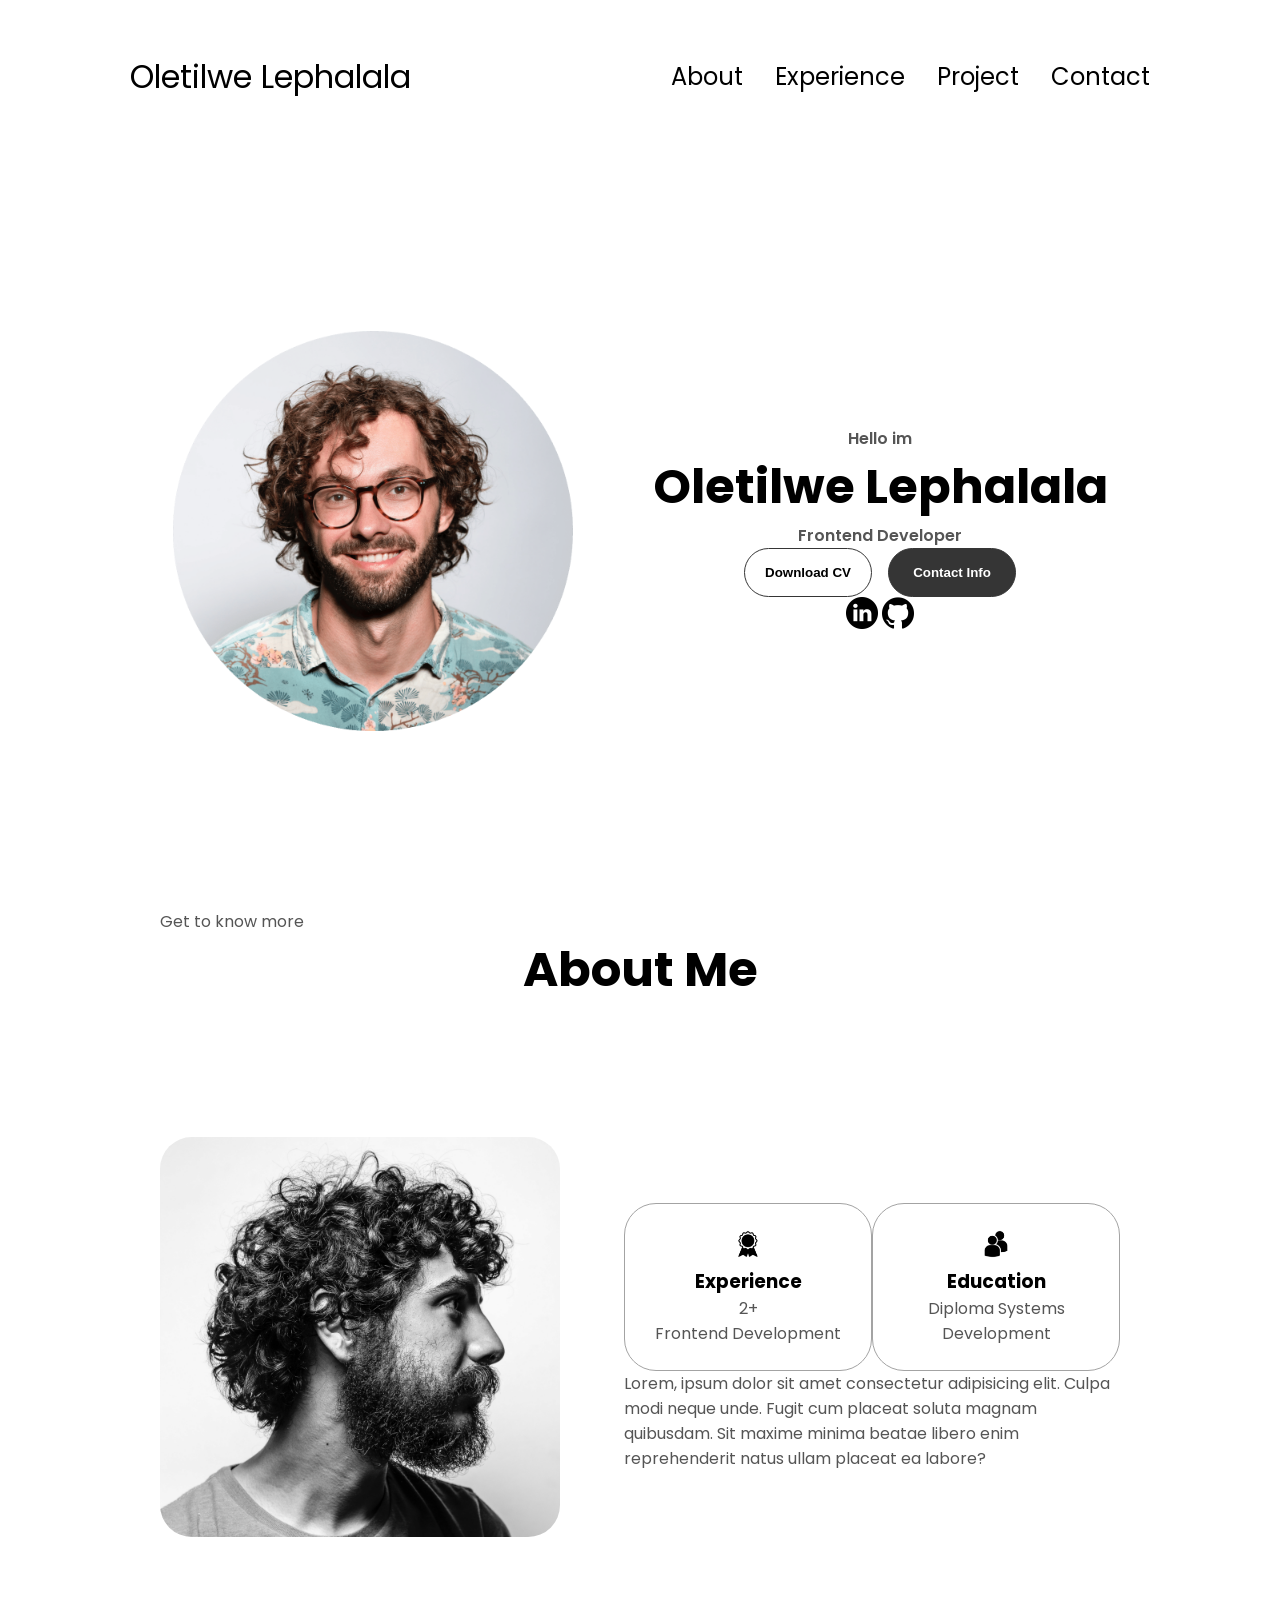
==== index.html @ 71ff7dea "pushing Test portfolio" ====
<!DOCTYPE html>
<html lang="en">
<head>
    <meta charset="UTF-8">
    <meta name="viewport" content="width=device-width, initial-scale=1.0">
    <title>Portfolio</title>
    <link rel="stylesheet" href="style.css" />
    <link rel="stylesheet" href="mediaqueries.css" />
</head>
<body>
    <nav id="desktop-nav">
        <div class="logo">Oletilwe Lephalala</div>
        <div>
            <ul class="nav-links">
                <li><a href="#about">About</a></li>
                <li><a href="#experience">Experience</a></li>
                <li><a href="#projects">Project</a></li>
                <li><a href="#contact">Contact</a></li>
            </ul>
        </div>
    </nav>
    <nav id="hamburger-nav">
        <div class="logo">Oletilwe Lephalala</div>
        <div class="hamburger-menu">
            <div class="hamburger-icon" onclick="toggleMenu()">
            <span></span>
            <span></span>
            <span></span>
            </div>
            <div class="menu-links">
                <li><a href="#about" onclick="toggleMenu()">About</a></li>
                <li><a href="#experience" onclick="toggleMenu()" >Experience</a></li>
                <li><a href="#projects" onclick="toggleMenu()" >Project</a></li>
                <li><a href="#contact" onclick="toggleMenu()" >Contact</a></li>
            </div>
        </div>
    </nav>
    <section id="profile">
        <div class="section__pic-container">
            <img src="./assets/profile-pic.png" alt="Oletilwe profile picture" />
        </div>
        <div class="section__text">
            <p class="section__text__p1">Hello im </p>
            <h1 class="title">Oletilwe Lephalala</h1>
            <p class="section__text__p2">Frontend Developer</p>
            <div class="btn-container">
                <button 
                class="btn btn-color-2" onclick="window.open('./assets/resume-example.pdf')">
                Download CV
            </button>
            <button 
            class="btn btn-color-1" onclick="location.href='./#contact'">
            Contact Info
        </button>
            </div>
            <div id="socials-container">
                <img src="./assets/linkedin.png" alt="My linkedin Profile" class="icon" onclick="location.href='https:www.linkedin.com/in/oletilwe-lephalala-214941280'"/>
                <img src="./assets/github.png" alt="My github Profile" class="icon" onclick="location.href='https:github.com/oletilwe'"/>
            </div>
        </div>
    </section>
    <section id="About">
        <p class="section__text__p1">Get to know more</p>
        <h1 class="title">About Me</h1>
        <div class="section-container">
            <div class="section__pic-container">
                <img src="./assets/about-pic.png" alt="Profile Picture" class="about-pic" />
            </div>
            <div class="about-details-container">
                <div class="about-containers">
                    <div class="details-container">
                        <img src="./assets/experience.png" alt="Experience icon" class="icon" />
                        <h3>Experience</h3>
                        <p>2+ <br />Frontend Development</p>
                    </div>
                    <div class="details-container">
                        <img src="./assets/education.png" alt="Education icon" class="icon" />
                        <h3>Education</h3>
                        <p>Diploma Systems Development<br /></p> 
                    </div>
                </div>
                <div class="text-container">
                    <p>Lorem, ipsum dolor sit amet consectetur adipisicing elit. Culpa modi neque unde. Fugit cum placeat soluta magnam quibusdam. 
                        Sit maxime minima beatae libero enim reprehenderit natus ullam placeat ea labore?</p>
                </div>
            </div>
        </div>
        <img src="./assets/arrow.png" alt="arrow icon" class="icon arrow" onclick="location.href='./#experience'"/>
    </section>
    <script src="script.js"></script>
</body>
</html>
---- style.css ----
@import url('https://fonts.googleapis.com/css2?family=Lora:ital@1&family=Poppins:wght@300;400;500;600&display=swap');

* {
    margin: 0;
    padding: 0;
}

body {
    font-family: 'Poppins', sans-serif;;
}

html {
    scroll-behavior: smooth;
}

p {
    color: rgb(85, 85, 85);
}

a, .btn {
    transition: all 300ms ease;
}

/* Desktop nav */

nav, .nav-links {
    display: flex;
}
nav {
    justify-content: space-around;
    align-items: center;
    height: 17vh;
}

.nav-links {
    gap: 2rem;
    list-style: none;
    font-size: 1.5rem;
}

a {
    color: black;
    text-decoration: none;
    text-decoration-color: white;
}

a:hover {
    color: gray;
    text-decoration: underline;
    text-underline-offset: 1rem;
    text-decoration-color: rgb(181, 181, 181);
}

.logo {
    font-size: 2rem;
}

.logo:hover {
    cursor: default;
}

/* Hamburger Menu */

#hamburger-nav {
    display: none;
}

.hamburger-menu {
    position: relative;
    display: inline-block;
}

.hamburger-icon {
    display: flex;
    flex-direction: column;
    justify-content: space-around;
    height: 24px;
    width: 30px;
    cursor: pointer;
}

.hamburger-icon span {
    width: 100%;
    height: 2px;
    background-color: black;
    transition: all 0.3 ease-in-out;
}

.menu-links {
    position: absolute;
    top: 100%;
    right: 0;
    background-color: white;
    width: fit-content;
    max-height: 0;
    overflow: hidden;
    transition: all 0.3 ease-in-out;
}

.menu-links a {
    display: block;
    padding: 10px;
    text-align: center;
    font-size: 1.5rem;
    color: black;
    text-decoration: none;
    transition: all 0.3 ease-in-out;
}

.menu-links li {
    list-style: none;
}

.menu-links.open {
    max-height: 300px;
}

.hamburger-icon.open span:first-child {
    transform: rotate(45deg) translate(10px, 5px);
}

.hamburger-icon.open span:nth-child(2) {
    opacity: 0;
}

.hamburger-icon.open span:last-child {
    transform: rotate(-45deg) translate(10px, -5px);
}

.hamburger-icon span:first-child {
    transform: none;
}

.hamburger-icon span:first-child {
    opacity: 1;
}

.hamburger-icon span:first-child {
    transform: none;
}

/* sections */

section {
    padding-top: 4vh;
    height: 96vh;
    margin: 0 10rem;
    box-sizing: border-box;
    min-height: fit-content;
}

.section-container {
    display: flex;
}

/* profile section */

#profile {
    display: flex;
    justify-content: center;
    gap: 5rem;
    height: 80vh;
}

.section__pic-container {
    display: flex;
    height: 400px;
    width: 400px;
    margin: auto 0;
}

.section__text {
    align-self: center;
    text-align: center;
}

.section__text p {
    font-weight: 600;
}

.section__text p1 {
    text-align: center;
}

.section__text p2 {
    font-size: 1.75rem;
    margin-bottom: 1rem;
}

.title {
    font-size: 3rem;
    text-align: center;
}

#social-container {
    display: flex;
    justify-content: center;
    margin-top: 1rem;
    gap: 1rem;
}

/* icons */

.icon {
    cursor: pointer;
    height: 2rem;
}

/* buttons */

.btn-container {
    display: flex;
    justify-content: center;
    gap: 1rem;
}

.btn {
    font-weight: 600;
    transition: all 300ms ease;
    padding: 1rem;
    width: 8rem;
    border-radius: 2rem;
}

.btn-color-1, .btn-color-2 {
    border: rgb(53, 53, 53) 0.1rem solid;
}

.btn-color-1:hover, .btn-color-2:hover {
    cursor: pointer;
}

.btn-color-1, .btn-color-2:hover {
    background: rgb(53, 53, 53);
    color: white;
}

.btn-color-1:hover {
    background: rgb(0, 0, 0);
}

.btn-color-2 {
    background: none;
}

.btn-color-2:hover {
    border: rgb(255, 255, 255) 0.1rem solid;
}

.btn-container {
    gap: 1rem;
}

/* About section */

#about {
    position: relative;
}

.about-container {
    gap: 2rem;
    margin-bottom: 2rem;
    margin-top: 2rem;
}

.about-details-container {
    justify-content: center;
    flex-direction: column;
}

.about-containers, .about-details-container {
    display: flex;
}

.about-pic {
    border-radius: 2rem;
}

.arrow {
    position: absolute;
    right: -5rem;
    bottom: 2.5rem;
}

.details-container {
    padding: 1.5rem;
    flex: 1;
    background: white;
    border-radius: 2rem;
    border: rgb(53, 53, 53) 0.1rem solid;
    border-color: rgb(163, 163, 163);
    text-align: center;
}

.section-container {
    gap: 4rem;
    height: 80%;
}

.section__pic-container {
    height: 400px;
    width: 400px;
    margin: auto 0;
}
---- mediaqueries.css ----
@media screen and (max-width: 1200px){
    #desktop-nav {
        display: none;
    }
    #hamburger-nav {
        display: flex;
    }
}
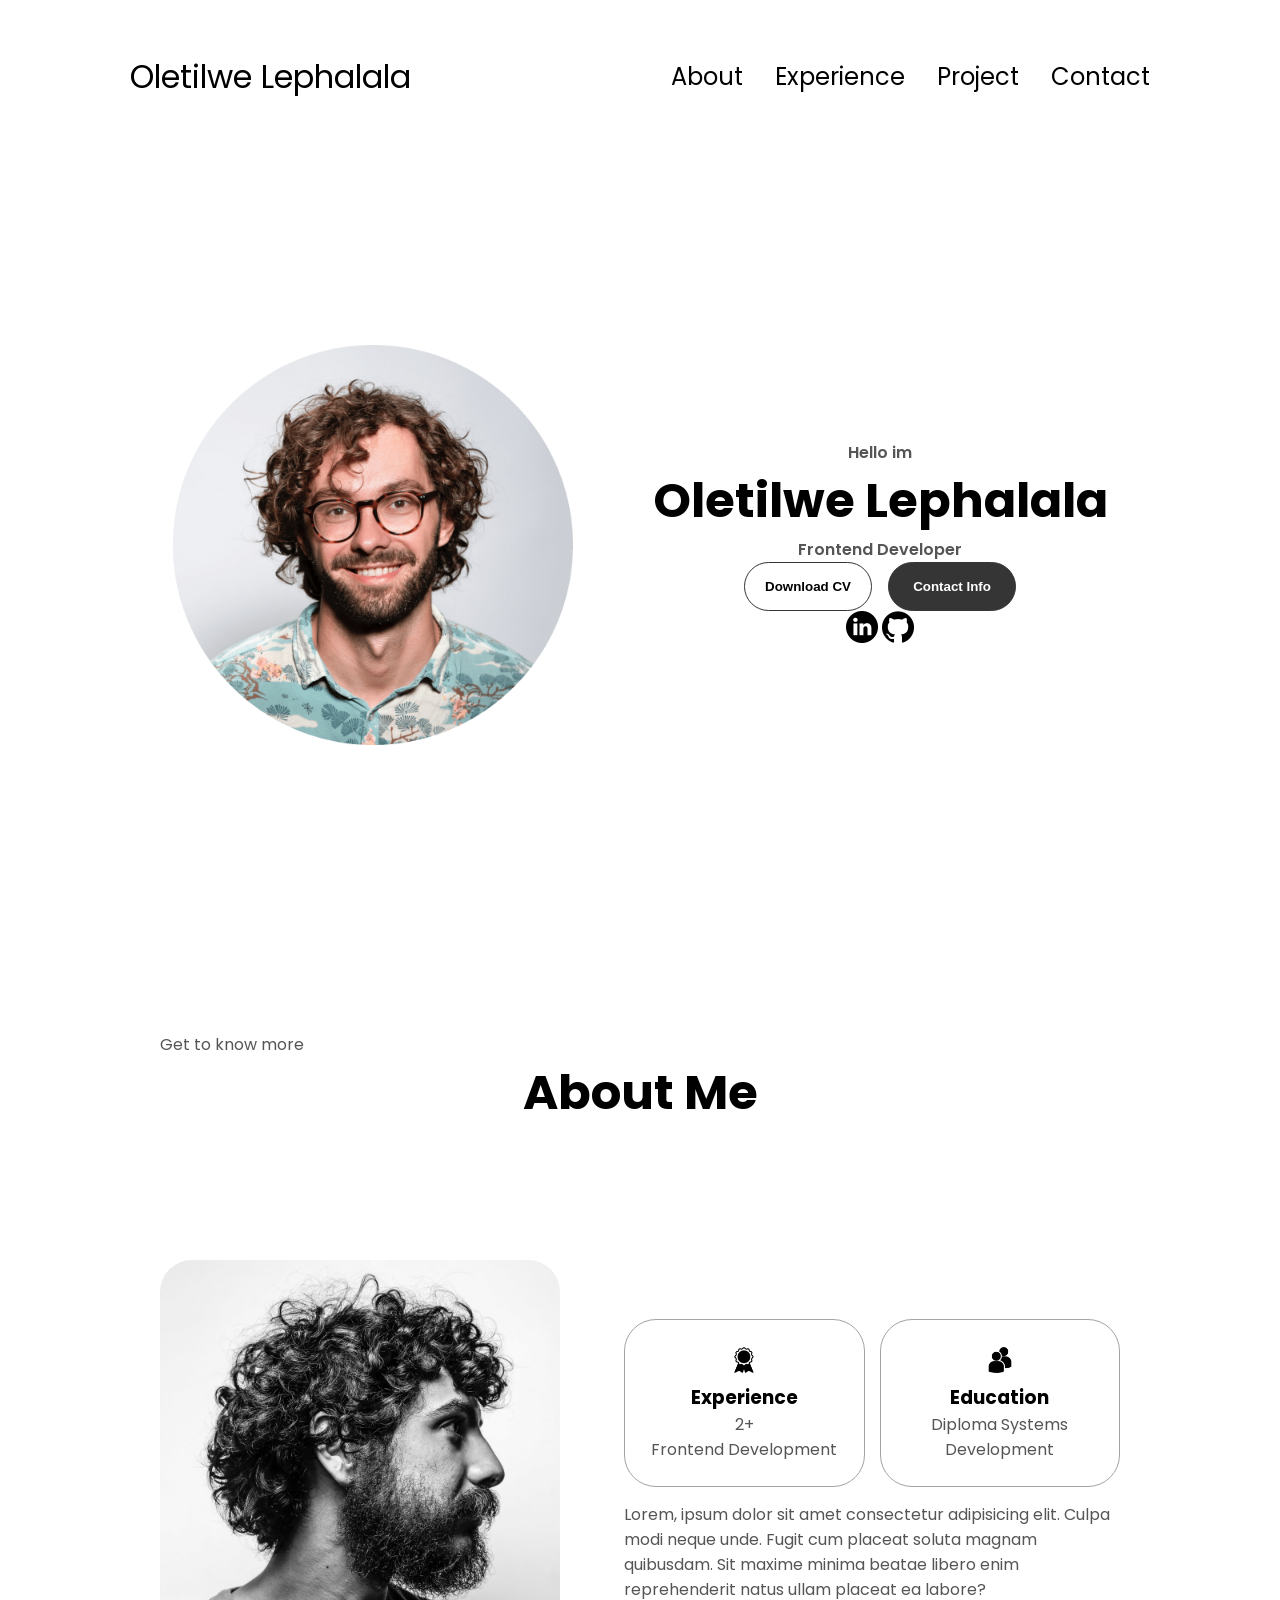
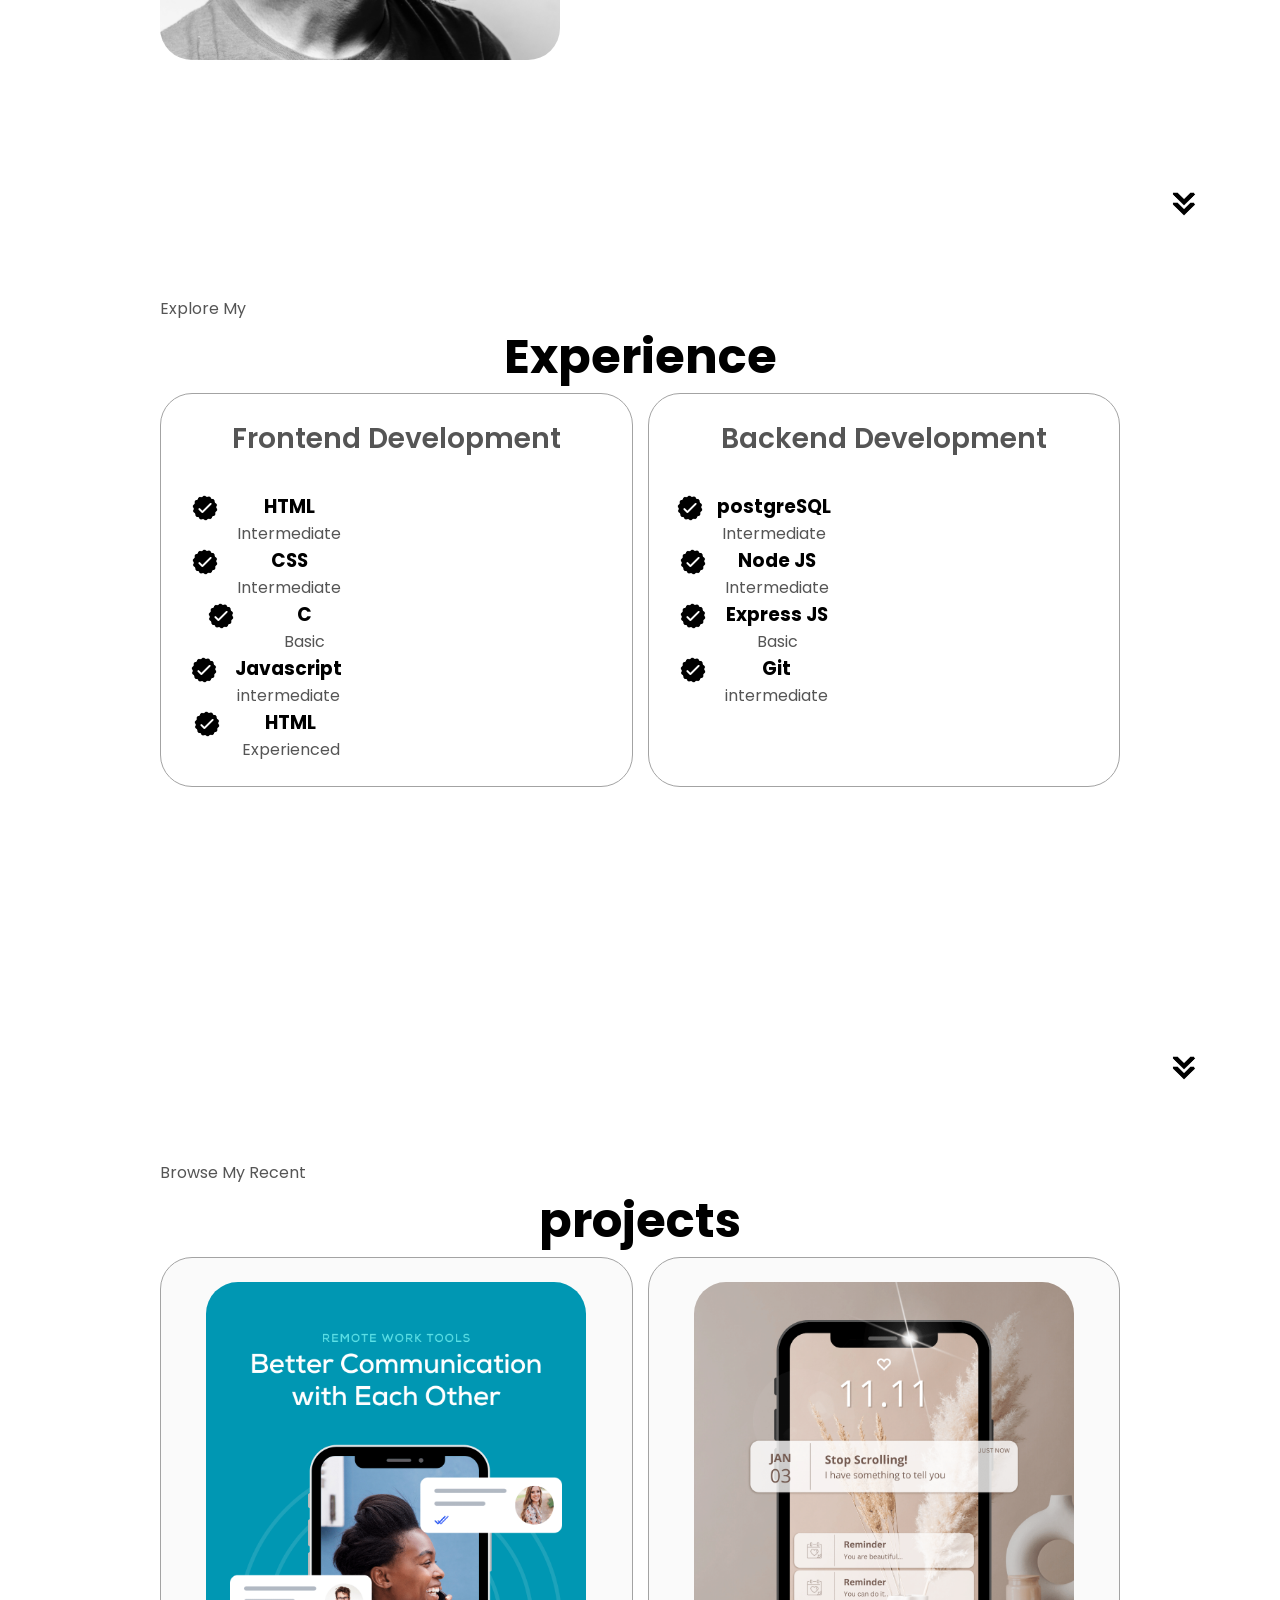
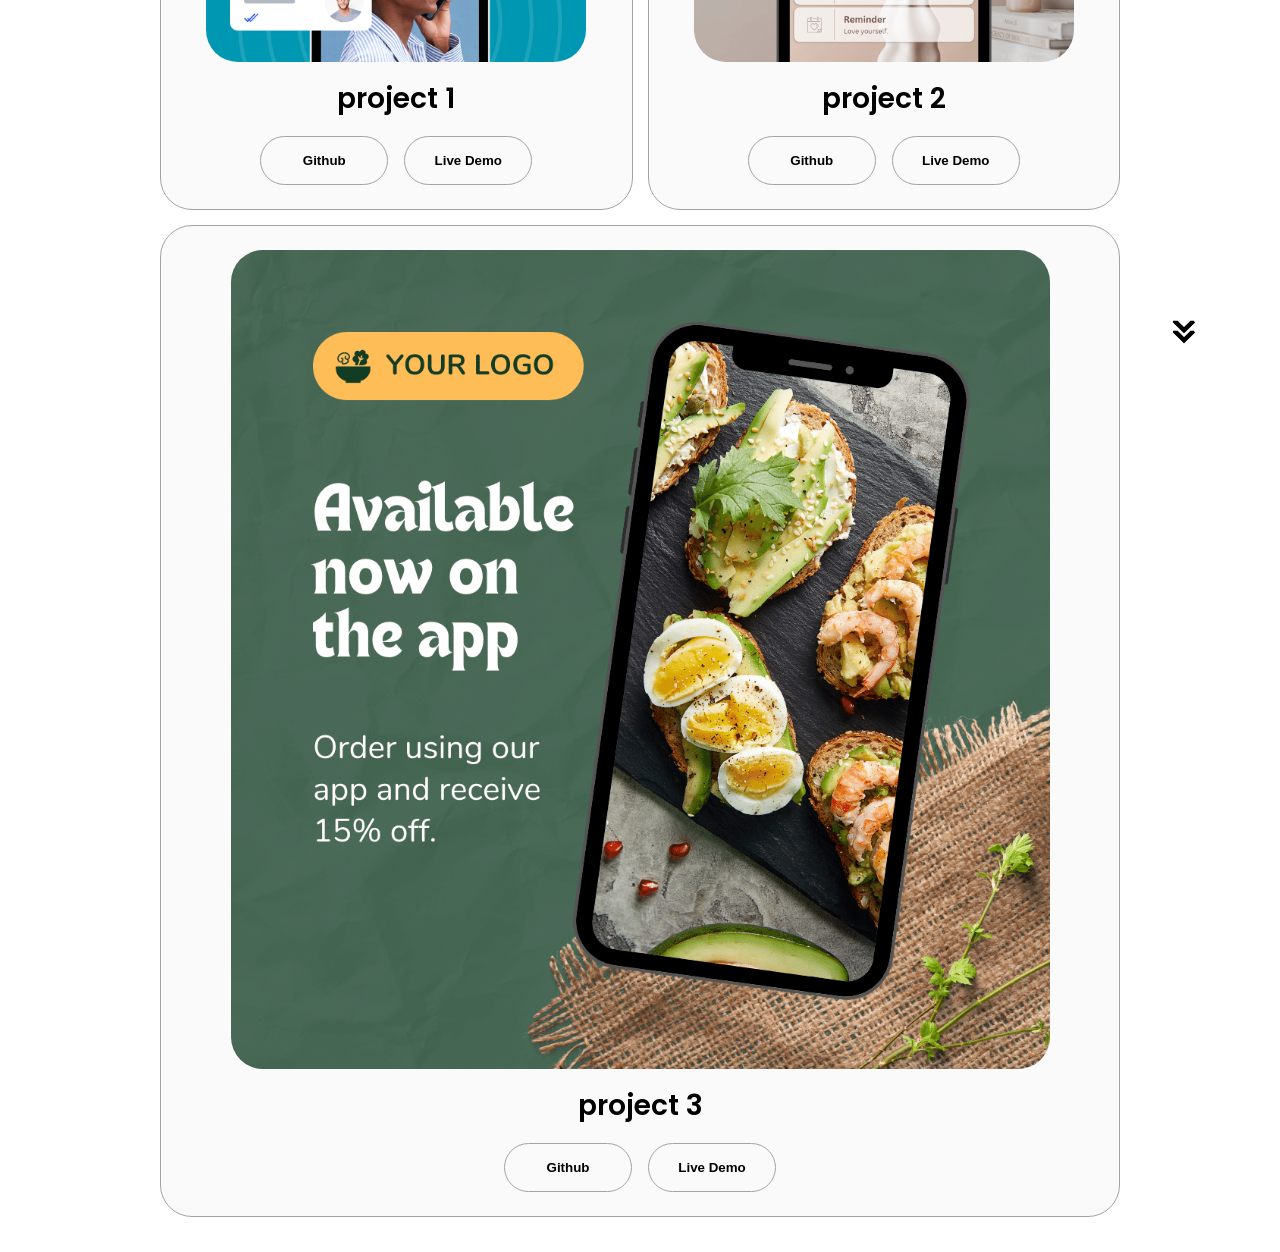
==== commit 40f145cd: "pushing new files with updates" ====
--- a/index.html
+++ b/index.html
@@ -59,7 +59,7 @@
             </div>
         </div>
     </section>
-    <section id="About">
+    <section id="about">
         <p class="section__text__p1">Get to know more</p>
         <h1 class="title">About Me</h1>
         <div class="section-container">
@@ -87,6 +87,168 @@
         </div>
         <img src="./assets/arrow.png" alt="arrow icon" class="icon arrow" onclick="location.href='./#experience'"/>
     </section>
+    <section id="experience">
+        <P class="section__text__p1">Explore My</P>
+        <h1 class="title">Experience</h1>
+        <div class="experience-details-container">
+            <div class="about-containers">
+                <div class="details-container">
+                    <h2 class="experience-sub-title">Frontend Development</h2>
+                    <div class="artivle-container">
+                        <article>
+                            <img src="./assets/checkmark.png" alt="Experience icon" class="icon" />
+                            <div>
+                                <h3>HTML</h3>
+                                <p>Intermediate</p>
+                            </div>
+                        </article>
+                        <article>
+                            <img src="./assets/checkmark.png" alt="Experience icon" class="icon" />
+                            <div>
+                                <h3>CSS</h3>
+                                <p>Intermediate</p>
+                            </div>
+                        </article>
+                        <article>
+                            <img src="./assets/checkmark.png" alt="Experience icon" class="icon" />
+                            <div>
+                                <h3>C</h3>
+                                <p>Basic</p>
+                            </div>
+                        </article>
+                        <article>
+                            <img src="./assets/checkmark.png" alt="Experience icon" class="icon" />
+                            <div>
+                                <h3>Javascript</h3>
+                                <p>intermediate</p>
+                            </div>
+                        </article>
+                        <article>
+                            <img src="./assets/checkmark.png" alt="Experience icon" class="icon" />
+                            <div>
+                                <h3>HTML</h3>
+                                <p>Experienced</p>
+                            </div>
+                        </article>
+                    </div>
+                </div>
+                <div class="details-container">
+                    <h2 class="experience-sub-title">Backend Development</h2>
+                    <div class="artivle-container">
+                        <article>
+                            <img src="./assets/checkmark.png" alt="Experience icon" class="icon" />
+                            <div>
+                                <h3>postgreSQL</h3>
+                                <p>Intermediate</p>
+                            </div>
+                        </article>
+                        <article>
+                            <img src="./assets/checkmark.png" alt="Experience icon" class="icon" />
+                            <div>
+                                <h3>Node JS</h3>
+                                <p>Intermediate</p>
+                            </div>
+                        </article>
+                        <article>
+                            <img src="./assets/checkmark.png" alt="Experience icon" class="icon" />
+                            <div>
+                                <h3>Express JS</h3>
+                                <p>Basic</p>
+                            </div>
+                        </article>
+                        <article>
+                            <img src="./assets/checkmark.png" alt="Experience icon" class="icon" />
+                            <div>
+                                <h3>Git</h3>
+                                <p>intermediate</p>
+                            </div>
+                        </article>
+                    </div>
+                </div>
+            </div>
+        </div>
+        <img src="./assets/arrow.png" alt="arrow icon" class="icon arrow" onclick="location.href='./#projects'"/>
+    </section>
+    <section id="projects">
+        <p class="section__text__p1">Browse My Recent</p>
+        <h1 class="title">projects</h1>
+        <div class="experience-details-container">
+            <div class="about-containers">
+            <div class="details-container color-container">
+                <div class="article-container">
+                    <img src="./assets/project-1.png" alt="project 1" class="project-img" />
+                </div>
+                <h2 class="experience-sub-title project-title">project 1</h2>
+                <div class="btn-container">
+                    <button class="btn btn-color-2 project-btn" onclick="location.href='https://github.com/'">
+                        Github
+                    </button>
+                    <button class="btn btn-color-2 project-btn" onclick="location.href='https://github.com/'">
+                        Live Demo
+                    </button>
+
+                </div>
+            </div>
+            <div class="details-container color-container">
+                <div class="article-container">
+                    <img src="./assets/project-2.png" alt="project 2" class="project-img" />
+                </div>
+                <h2 class="experience-sub-title project-title">project 2</h2>
+                <div class="btn-container">
+                    <button class="btn btn-color-2 project-btn" onclick="location.href='https://github.com/'">
+                        Github
+                    </button>
+                    <button class="btn btn-color-2 project-btn" onclick="location.href='https://github.com/'">
+                        Live Demo
+                    </button>
+
+                </div>
+            </div>
+            <div class="details-container color-container">
+                <div class="article-container">
+                    <img src="./assets/project-3.png" alt="project 3" class="project-img" />
+                </div>
+                <h2 class="experience-sub-title project-title">project 3</h2>
+                <div class="btn-container">
+                    <button class="btn btn-color-2 project-btn" onclick="location.href='https://github.com/'">
+                        Github
+                    </button>
+                    <button class="btn btn-color-2 project-btn" onclick="location.href='https://github.com/'">
+                        Live Demo
+                    </button>
+
+                </div>
+            </div></div>
+        </div>
+        <img src="./assets/arrow.png" alt="arrow icon" class="icon arrow" onclick="location.href='./#projects'"/>
+    </section>
+    <section id="contact">
+        <p class="section__text__p1">Get in touch</p>
+        <h1 class="title">Contact Me</h1>
+        <div class="contact-info-upper-container">
+            <div class="contact-info-container">
+                <img src="./assets/email.png" alt="email icon" class="icon contact-icon email-icon" />
+                <p><a href="oletilwelephalala8@gmail.com">Example@gmail.com</a></p>
+            </div>
+            <div class="contact-info-container">
+                <img src="./assets/linkedin.png" alt="linkedin icon" class="icon contact-icon" />
+                <p><a href="https://www.linkedin.com/in/oletilwe-lephalala-214941280/">linkedin</a></p>
+            </div>
+        </div>
+    </section>
+    <footer>
+        <nav>
+            <div class="nav-links-container">
+                <ul class="nav-links">
+                    <li><a href="#about">About</a></li>
+                    <li><a href="#experience">Experience</a></li>
+                    <li><a href="#projects">Project</a></li>
+                    <li><a href="#contact">Contact</a></li>
+                </ul>
+            </div>
+        </nav>
+        <p>Copyright &#169; 2024 Oletilwe Lephalala. All Rights Reserved</p>
+    </footer>
     <script src="script.js"></script>
 </body>
 </html>
--- a/style.css
+++ b/style.css
@@ -9,6 +9,10 @@
 
 body {
     font-family: 'Poppins', sans-serif;;
+}
+
+div {
+    gap: 15px;
 }
 
 html {
@@ -303,4 +307,121 @@
     height: 400px;
     width: 400px;
     margin: auto 0;
+}
+
+/* Experience Section */
+
+#experience {
+    position: relative;
+}
+
+.experience-sub-title {
+    color: rgb(85, 85, 85);
+    font-weight: 600;
+    font-size: 1.75rem;
+    margin-bottom: 2rem;
+}
+
+.experience-details-container {
+    display: flex;
+    justify-content: center;
+    flex-direction: column;
+}
+
+
+.article-container {
+    display: flex;
+    text-align: initial;
+    flex-wrap: wrap;
+    flex-direction: row;
+    gap: 2.5rem;
+    justify-content: space-around;
+}
+
+article {
+    display: flex;
+    width: 10rem;
+    justify-content: space-around;
+    gap: 0.5rem;
+}
+
+article .icon {
+    cursor: default;
+
+}
+
+/* projects */
+
+#projects {
+    position: relative;
+}
+
+.color-container {
+    border-color: rgb(163, 163, 163);
+    background: rgb(250, 250, 250);
+}
+
+.project-img {
+    border-radius: 2rem;
+    width: 90%;
+    height: 90%;
+}
+
+.project-title {
+    margin: 1rem;
+    color: black;
+}
+
+.project-btn {
+    color: black;
+    border-color: rgb(163, 163, 163);
+}
+
+/* contact */
+
+#contact {
+    display: flex;
+    justify-content: center;
+    flex-direction: column;
+    height: 70vh;
+}
+
+.contact-info-upper-container {
+    display: flex;
+    justify-content: center;
+    border-radius: 2rem;
+    border: rgb(53, 53, 53) 0.1rem solid;
+    border-color: rgb(163, 163, 163);
+    background: rgb(250, 250, 250);
+    margin: 2rem auto;
+    padding: 0.5rem;
+}
+
+.contact-info-container {
+    display: flex;
+    align-items: center;
+    justify-content: center;
+    gap: 0.5rem;
+    margin: 1rem;
+}
+
+.contact-info-container p {
+    font-size: larger;
+}
+
+.contact-icon {
+    cursor: default;
+}
+
+.email-icon {
+    height: 2.5rem;
+}
+
+footer {
+    height: 26vh;
+    margin: 0 1rem;
+}
+
+footer p {
+    text-align: center;
 }
--- a/mediaqueries.css
+++ b/mediaqueries.css
@@ -1,3 +1,14 @@
+@media screen and (max-width: 1400px){
+    #profile {
+        height: 83vh;
+        margin-bottom: 6rem;
+    }
+    .about-containers {
+        flex-wrap: wrap;
+    }
+}
+
+
 @media screen and (max-width: 1200px){
     #desktop-nav {
         display: none;
@@ -5,4 +16,97 @@
     #hamburger-nav {
         display: flex;
     }
+
+    #experience, .experience-details-container {
+        margin-top: 2rem;
+    }
+
+    #profile, .section-container {
+        display: block;
+    }
+
+    .arrow {
+        display: none;
+    }
+    section, .section-container {
+        height: fit-content;
+    }
+
+    section {
+        margin: 0 5%;
+    }
+
+    .section__pic-container {
+        width: 275px;
+        height: 275px;
+        margin: 0 auto 2rem;
+    }
+
+    .about-containers {
+        margin-top: 0;
+    }
+}
+
+
+@media screen and (max-width: 600px){
+#contact, footer {
+    height: 40vh;
+}
+#profile {
+    height: 83vh;
+    margin-bottom: 0;
+} 
+
+article {
+    font-size: 1rem;
+}
+
+footer nav {
+    height: fit-content;
+    margin-bottom: 2rem;
+}
+
+.about-containers, .contact-info-upper-container, btn-container {
+    flex-wrap: wrap
+}
+ 
+.contact-info-container {
+    margin: 0;
+}
+
+.contact-info-container p, .nav-links li a {
+    font-size: 1rem;
+}
+
+.experience-sub-title {
+    font-size: 1.25rem;
+}
+
+.logo {
+    font-size: 1.5rem;
+}
+
+.nav-links {
+    flex-direction: column;
+    gap: 0.5rem;
+    text-align: center;
+}
+
+.section__pic-container {
+    width: auto;
+    height: 46vh;
+    justify-content: center;
+}
+
+.section__text__p2 {
+    font-size: 1.25rem;
+}
+
+.title {
+    font-size: 2rem;
+}
+
+.text-container {
+    text-align: justify;
+}
 }
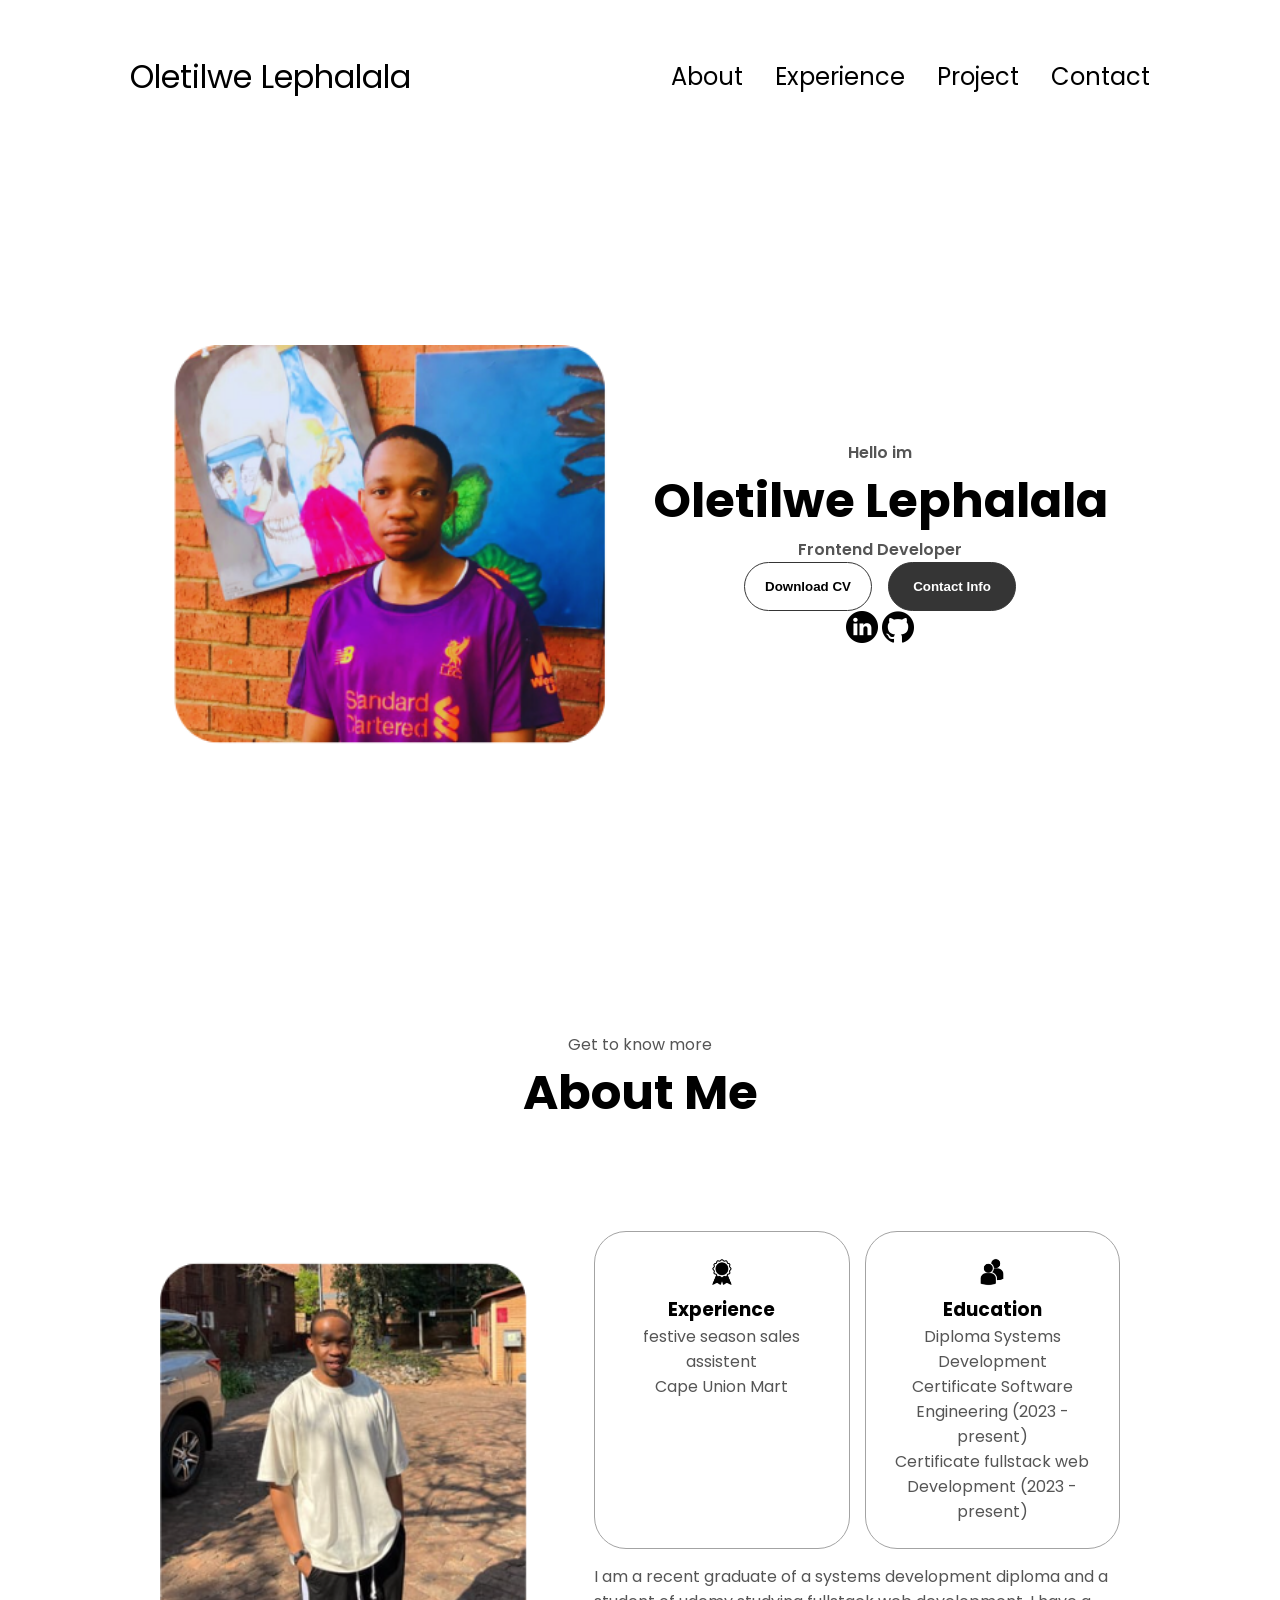
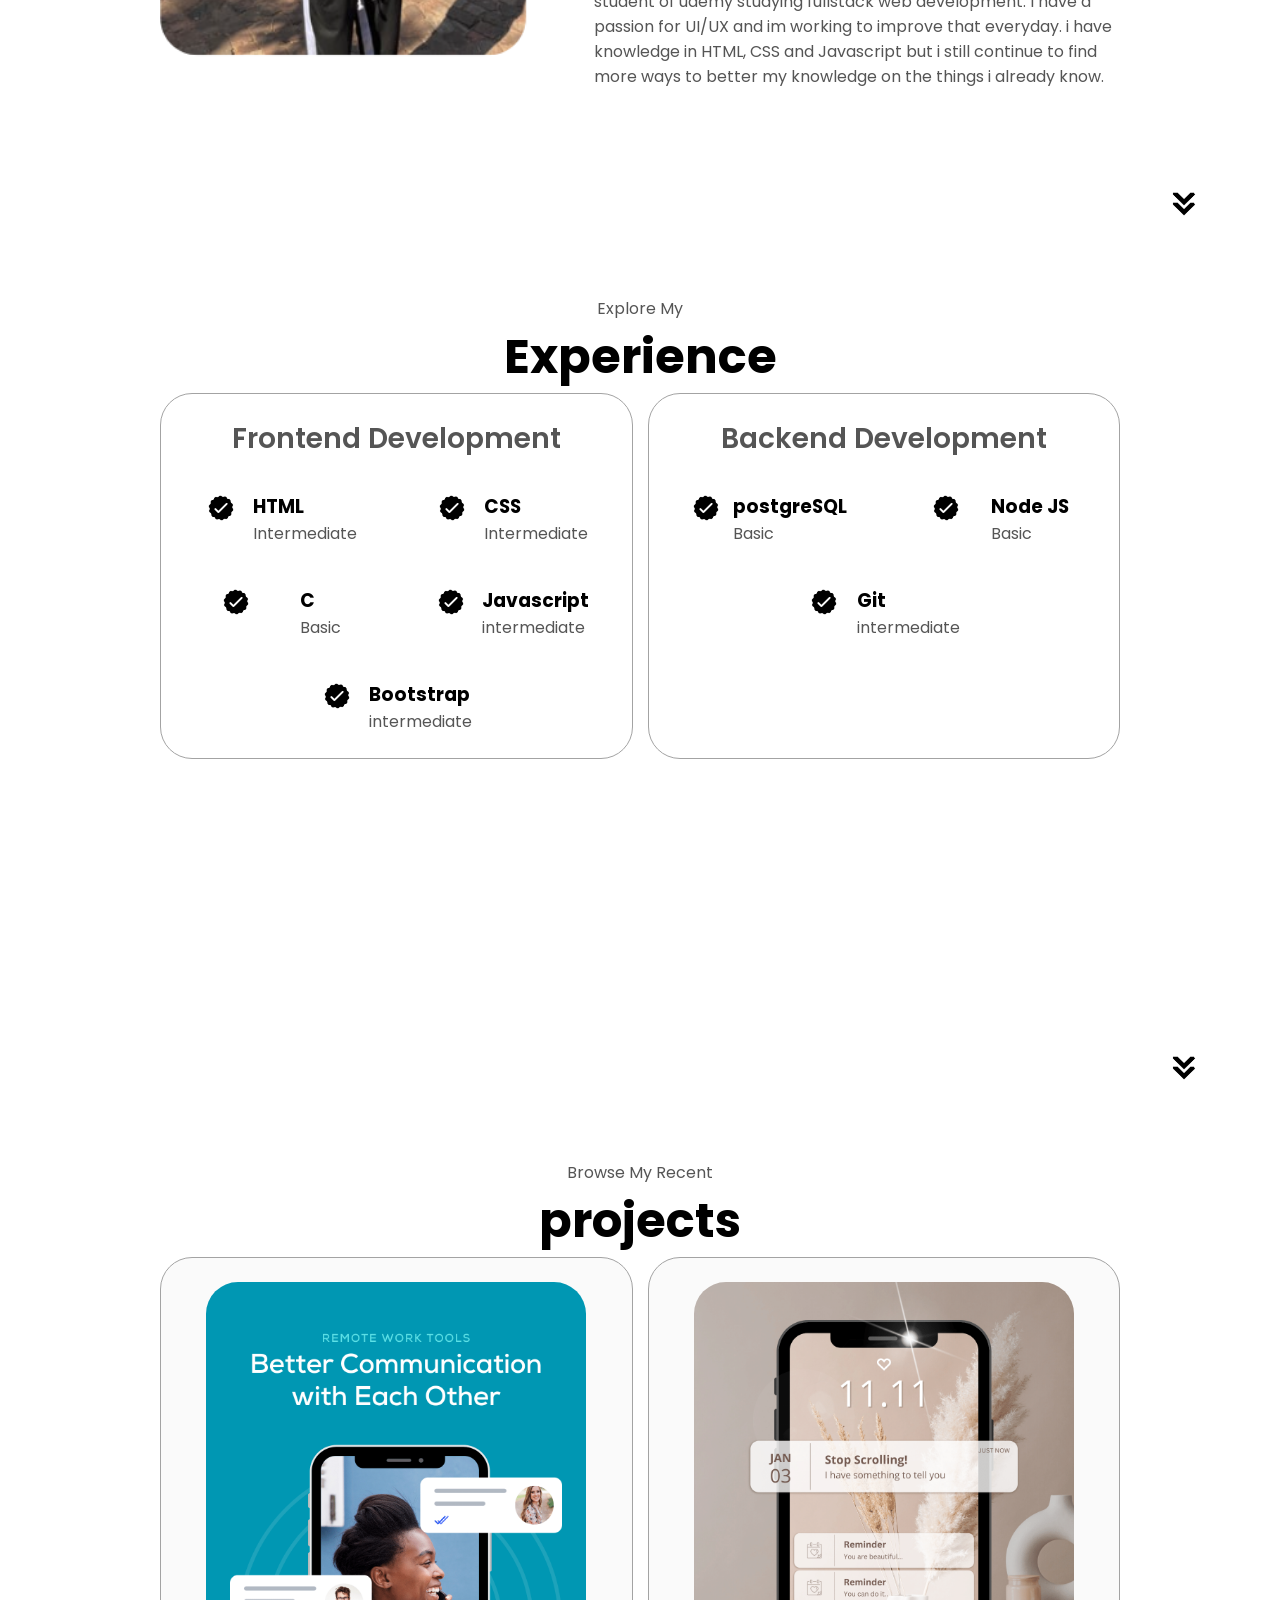
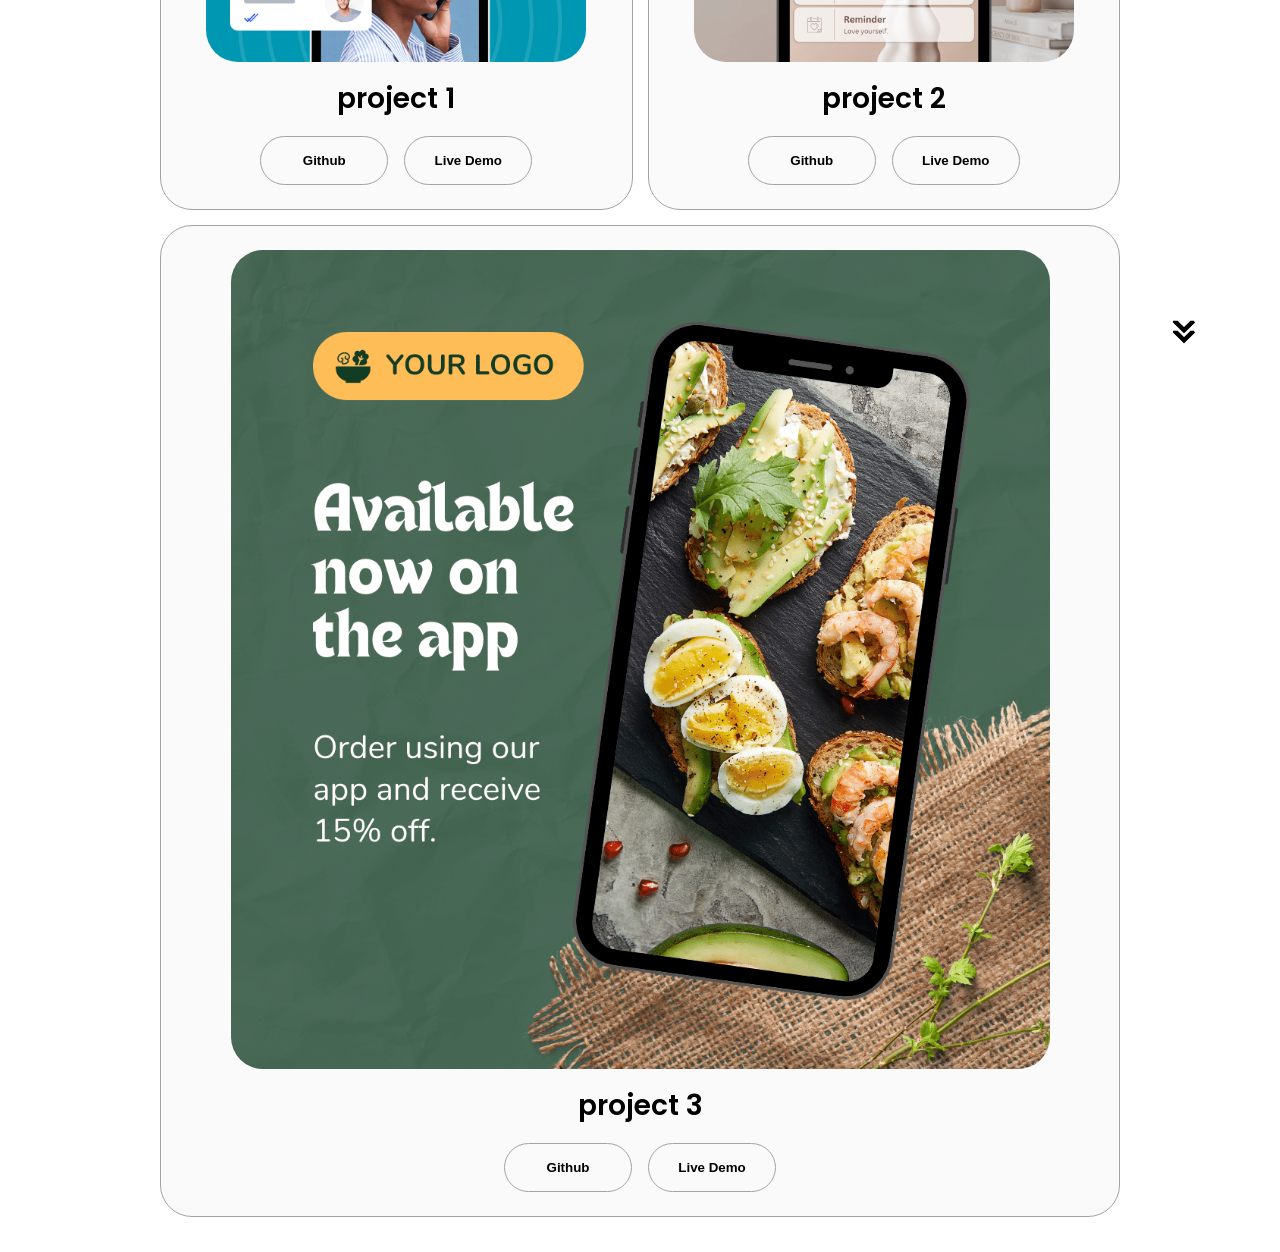
==== commit 541fdd20: "pusing new updates as well as pictures" ====
--- a/index.html
+++ b/index.html
@@ -37,21 +37,21 @@
     </nav>
     <section id="profile">
         <div class="section__pic-container">
-            <img src="./assets/profile-pic.png" alt="Oletilwe profile picture" />
+            <img src="./assets/img-1.PNG" alt="Oletilwe profile picture" />
         </div>
         <div class="section__text">
             <p class="section__text__p1">Hello im </p>
             <h1 class="title">Oletilwe Lephalala</h1>
             <p class="section__text__p2">Frontend Developer</p>
             <div class="btn-container">
-                <button 
-                class="btn btn-color-2" onclick="window.open('./assets/resume-example.pdf')">
+            <button 
+                class="btn btn-color-2" onclick="window.open('./assets/Oletilwe Lephalala Cv.pdf')">
                 Download CV
             </button>
-            <button 
+            <button
             class="btn btn-color-1" onclick="location.href='./#contact'">
             Contact Info
-        </button>
+            </button>
             </div>
             <div id="socials-container">
                 <img src="./assets/linkedin.png" alt="My linkedin Profile" class="icon" onclick="location.href='https:www.linkedin.com/in/oletilwe-lephalala-214941280'"/>
@@ -64,24 +64,28 @@
         <h1 class="title">About Me</h1>
         <div class="section-container">
             <div class="section__pic-container">
-                <img src="./assets/about-pic.png" alt="Profile Picture" class="about-pic" />
+                <img src="./assets/img-2.PNG" alt="Profile Picture" class="about-pic" />
             </div>
             <div class="about-details-container">
                 <div class="about-containers">
                     <div class="details-container">
                         <img src="./assets/experience.png" alt="Experience icon" class="icon" />
                         <h3>Experience</h3>
-                        <p>2+ <br />Frontend Development</p>
+                        <p>festive season sales assistent<br /></p>
+                        <p>Cape Union Mart</p>
                     </div>
                     <div class="details-container">
                         <img src="./assets/education.png" alt="Education icon" class="icon" />
                         <h3>Education</h3>
                         <p>Diploma Systems Development<br /></p> 
+                        <p>Certificate Software Engineering (2023 - present)<br /></p> 
+                        <p>Certificate fullstack web Development (2023 - present)<br /></p> 
                     </div>
                 </div>
                 <div class="text-container">
-                    <p>Lorem, ipsum dolor sit amet consectetur adipisicing elit. Culpa modi neque unde. Fugit cum placeat soluta magnam quibusdam. 
-                        Sit maxime minima beatae libero enim reprehenderit natus ullam placeat ea labore?</p>
+                    <p>I am a recent graduate of a systems development diploma and a student of udemy studying fullstack web development.
+                        I have a passion for UI/UX and im working to improve that everyday. i have knowledge in HTML, CSS and Javascript but i still continue to find more ways to better my knowledge on the things
+                    i already know. </p>
                 </div>
             </div>
         </div>
@@ -94,7 +98,7 @@
             <div class="about-containers">
                 <div class="details-container">
                     <h2 class="experience-sub-title">Frontend Development</h2>
-                    <div class="artivle-container">
+                    <div class="article-container">
                         <article>
                             <img src="./assets/checkmark.png" alt="Experience icon" class="icon" />
                             <div>
@@ -126,33 +130,26 @@
                         <article>
                             <img src="./assets/checkmark.png" alt="Experience icon" class="icon" />
                             <div>
-                                <h3>HTML</h3>
-                                <p>Experienced</p>
+                                <h3>Bootstrap</h3>
+                                <p>intermediate</p>
                             </div>
                         </article>
                     </div>
                 </div>
                 <div class="details-container">
                     <h2 class="experience-sub-title">Backend Development</h2>
-                    <div class="artivle-container">
+                    <div class="article-container">
                         <article>
                             <img src="./assets/checkmark.png" alt="Experience icon" class="icon" />
                             <div>
                                 <h3>postgreSQL</h3>
-                                <p>Intermediate</p>
+                                <p>Basic</p>
                             </div>
                         </article>
                         <article>
                             <img src="./assets/checkmark.png" alt="Experience icon" class="icon" />
                             <div>
                                 <h3>Node JS</h3>
-                                <p>Intermediate</p>
-                            </div>
-                        </article>
-                        <article>
-                            <img src="./assets/checkmark.png" alt="Experience icon" class="icon" />
-                            <div>
-                                <h3>Express JS</h3>
                                 <p>Basic</p>
                             </div>
                         </article>
@@ -228,13 +225,14 @@
         <div class="contact-info-upper-container">
             <div class="contact-info-container">
                 <img src="./assets/email.png" alt="email icon" class="icon contact-icon email-icon" />
-                <p><a href="oletilwelephalala8@gmail.com">Example@gmail.com</a></p>
+                <p><a href="oletilwelephalala8@gmail.com">Email</a></p>
             </div>
             <div class="contact-info-container">
                 <img src="./assets/linkedin.png" alt="linkedin icon" class="icon contact-icon" />
                 <p><a href="https://www.linkedin.com/in/oletilwe-lephalala-214941280/">linkedin</a></p>
             </div>
         </div>
+        <img src="./assets/arrow.png" alt="arrow icon" class="icon arrow" onclick="location.href='./#contact'"/>
     </section>
     <footer>
         <nav>
--- a/style.css
+++ b/style.css
@@ -184,7 +184,7 @@
     font-weight: 600;
 }
 
-.section__text p1 {
+.section__text__p1 {
     text-align: center;
 }
 
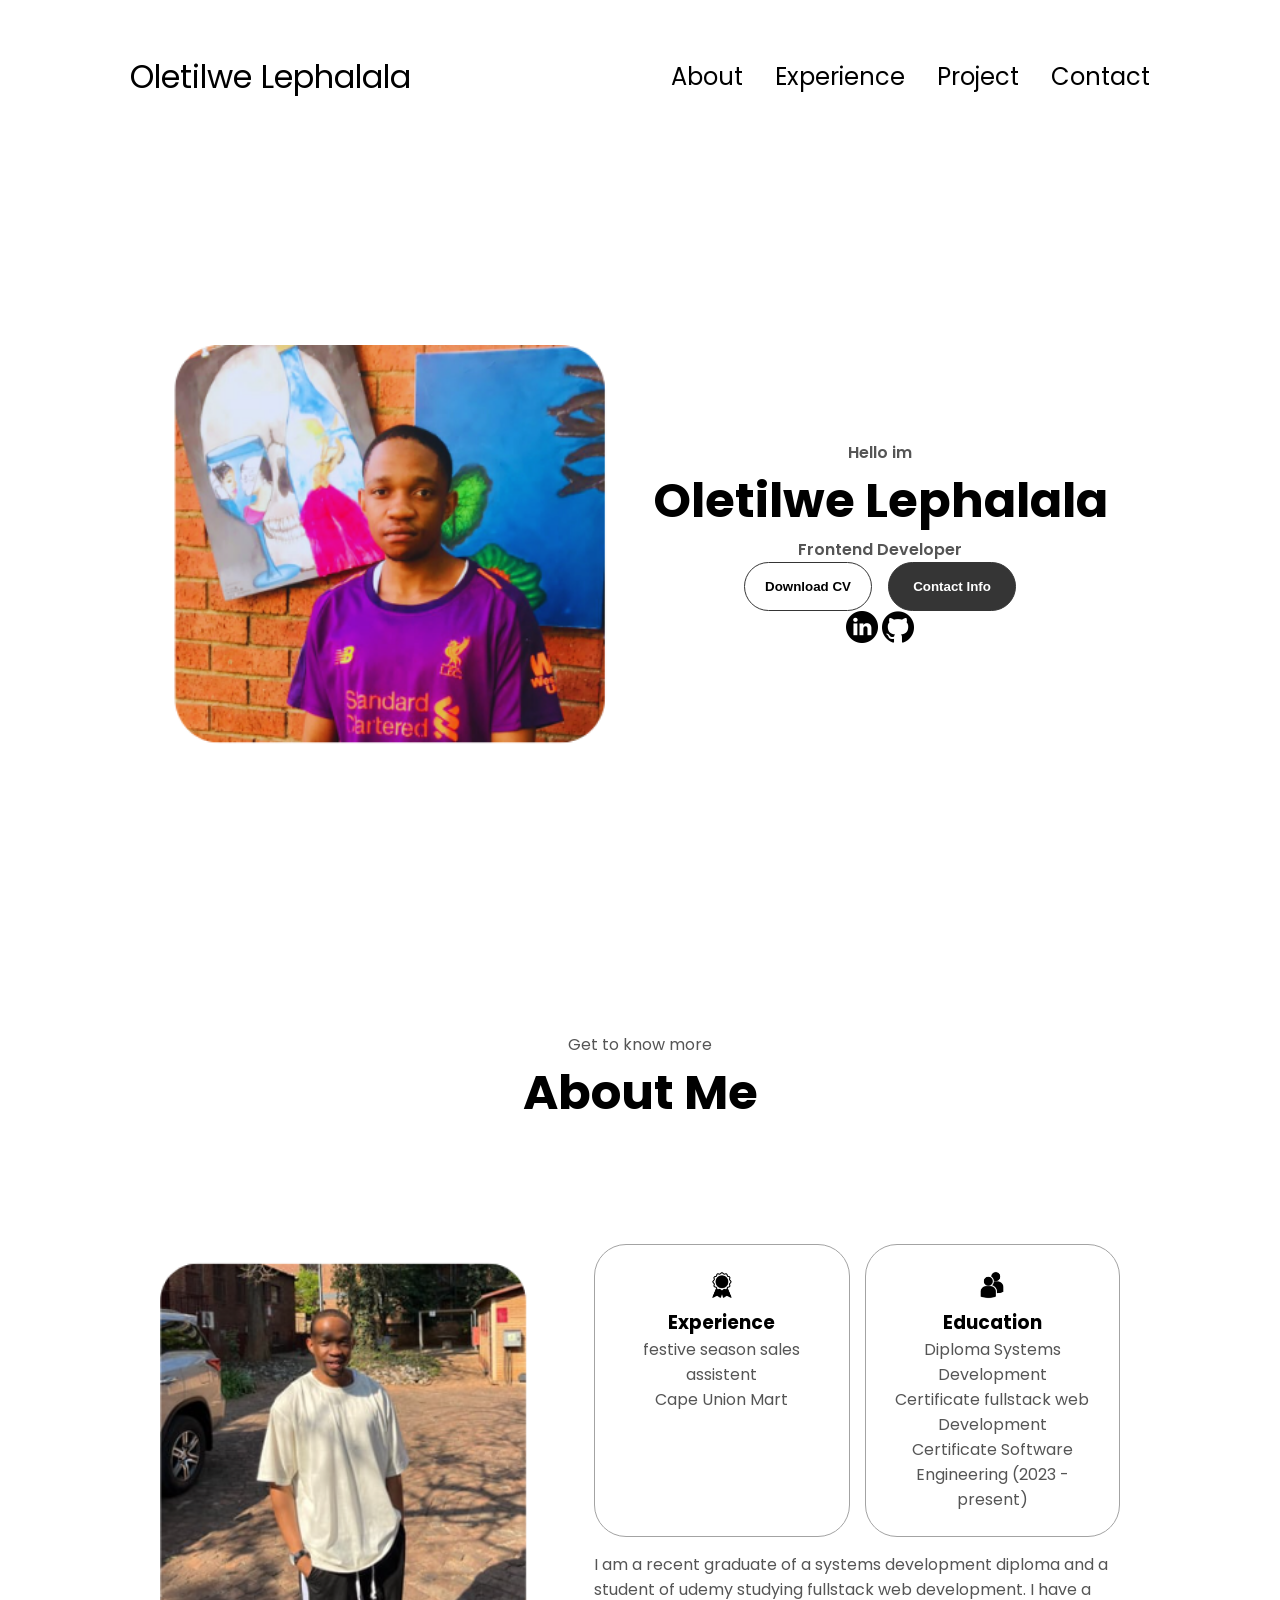
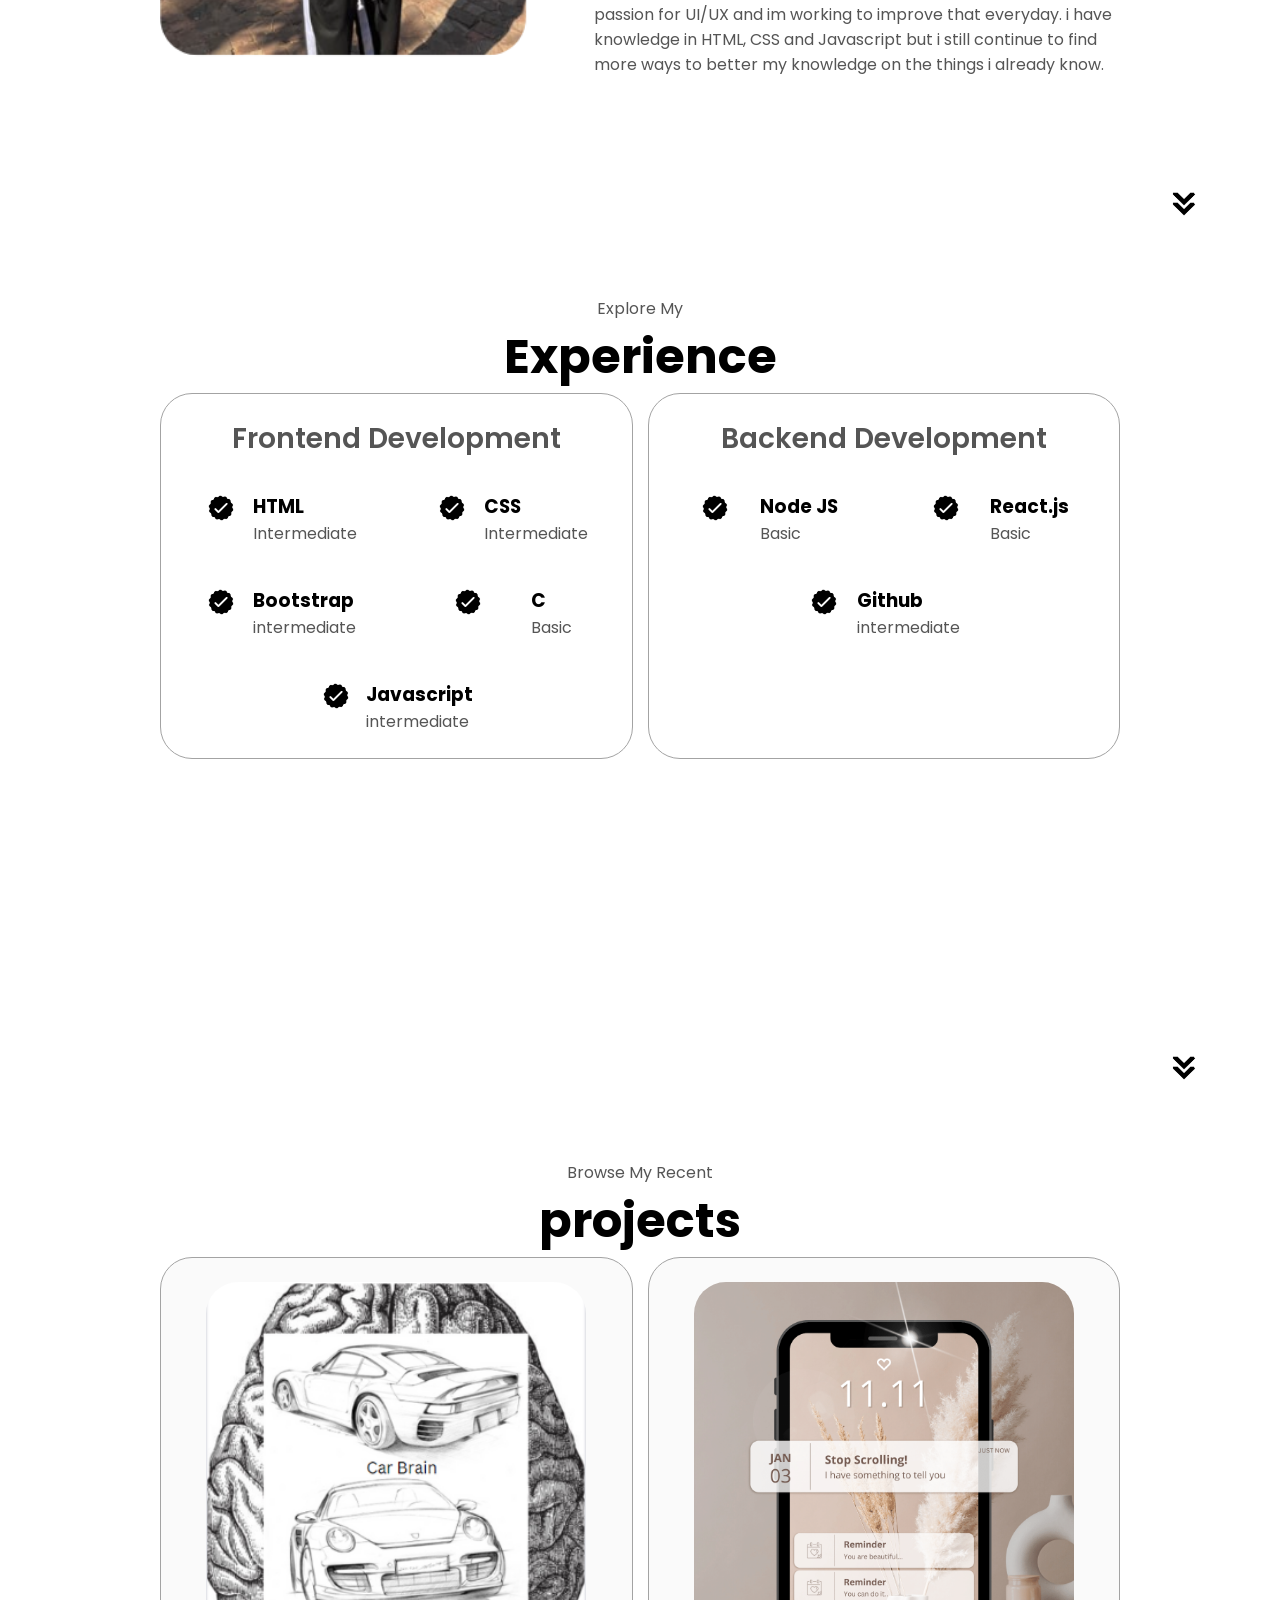
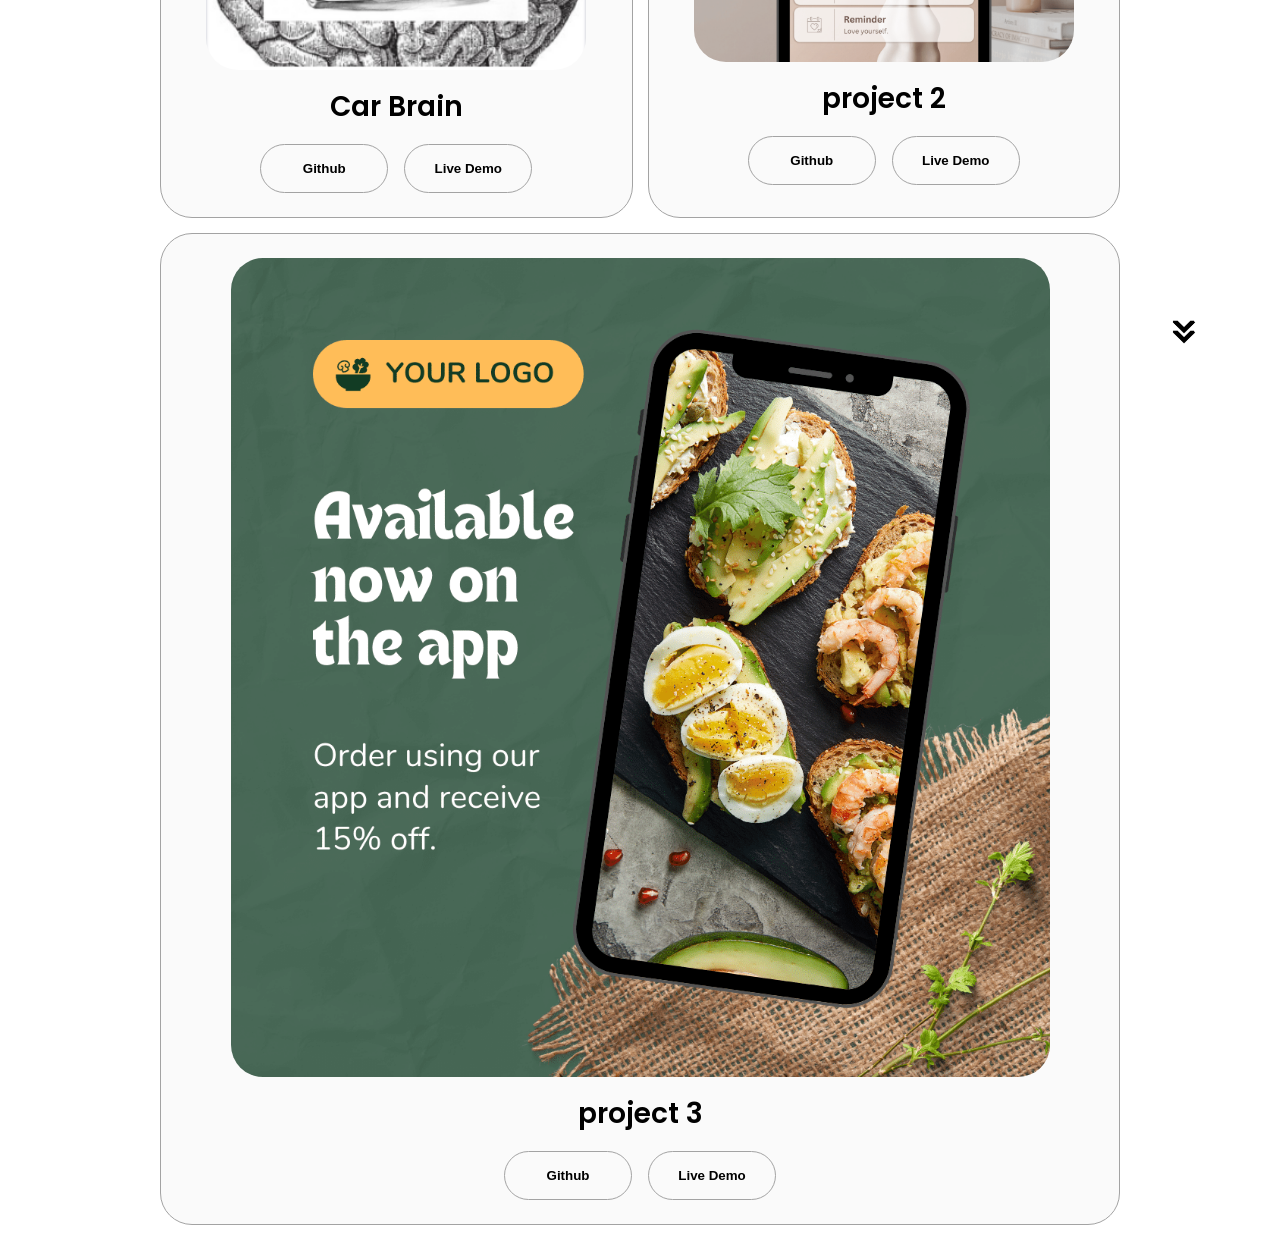
==== commit 5fab8305: "new updates" ====
--- a/index.html
+++ b/index.html
@@ -77,9 +77,9 @@
                     <div class="details-container">
                         <img src="./assets/education.png" alt="Education icon" class="icon" />
                         <h3>Education</h3>
-                        <p>Diploma Systems Development<br /></p> 
+                        <p>Diploma Systems Development<br /></p>
+                        <p>Certificate fullstack web Development <br /></p>
                         <p>Certificate Software Engineering (2023 - present)<br /></p> 
-                        <p>Certificate fullstack web Development (2023 - present)<br /></p> 
                     </div>
                 </div>
                 <div class="text-container">
@@ -116,6 +116,13 @@
                         <article>
                             <img src="./assets/checkmark.png" alt="Experience icon" class="icon" />
                             <div>
+                                <h3>Bootstrap</h3>
+                                <p>intermediate</p>
+                            </div>
+                        </article>
+                        <article>
+                            <img src="./assets/checkmark.png" alt="Experience icon" class="icon" />
+                            <div>
                                 <h3>C</h3>
                                 <p>Basic</p>
                             </div>
@@ -127,13 +134,7 @@
                                 <p>intermediate</p>
                             </div>
                         </article>
-                        <article>
-                            <img src="./assets/checkmark.png" alt="Experience icon" class="icon" />
-                            <div>
-                                <h3>Bootstrap</h3>
-                                <p>intermediate</p>
-                            </div>
-                        </article>
+                        
                     </div>
                 </div>
                 <div class="details-container">
@@ -142,13 +143,6 @@
                         <article>
                             <img src="./assets/checkmark.png" alt="Experience icon" class="icon" />
                             <div>
-                                <h3>postgreSQL</h3>
-                                <p>Basic</p>
-                            </div>
-                        </article>
-                        <article>
-                            <img src="./assets/checkmark.png" alt="Experience icon" class="icon" />
-                            <div>
                                 <h3>Node JS</h3>
                                 <p>Basic</p>
                             </div>
@@ -156,7 +150,14 @@
                         <article>
                             <img src="./assets/checkmark.png" alt="Experience icon" class="icon" />
                             <div>
-                                <h3>Git</h3>
+                                <h3>React.js</h3>
+                                <p>Basic</p>
+                            </div>
+                        </article>
+                        <article>
+                            <img src="./assets/checkmark.png" alt="Experience icon" class="icon" />
+                            <div>
+                                <h3>Github</h3>
                                 <p>intermediate</p>
                             </div>
                         </article>
@@ -173,14 +174,14 @@
             <div class="about-containers">
             <div class="details-container color-container">
                 <div class="article-container">
-                    <img src="./assets/project-1.png" alt="project 1" class="project-img" />
-                </div>
-                <h2 class="experience-sub-title project-title">project 1</h2>
+                    <img src="./assets/Capture logo.PNG" alt="project 1" class="project-img" />
+                </div>
+                <h2 class="experience-sub-title project-title">Car Brain</h2>
                 <div class="btn-container">
-                    <button class="btn btn-color-2 project-btn" onclick="location.href='https://github.com/'">
+                    <button class="btn btn-color-2 project-btn" onclick="location.href='https://github.com/oletilwe/CarBrain'">
                         Github
                     </button>
-                    <button class="btn btn-color-2 project-btn" onclick="location.href='https://github.com/'">
+                    <button class="btn btn-color-2 project-btn" onclick="location.href='https://github.com/oletilwe/CarBrain'">
                         Live Demo
                     </button>
 
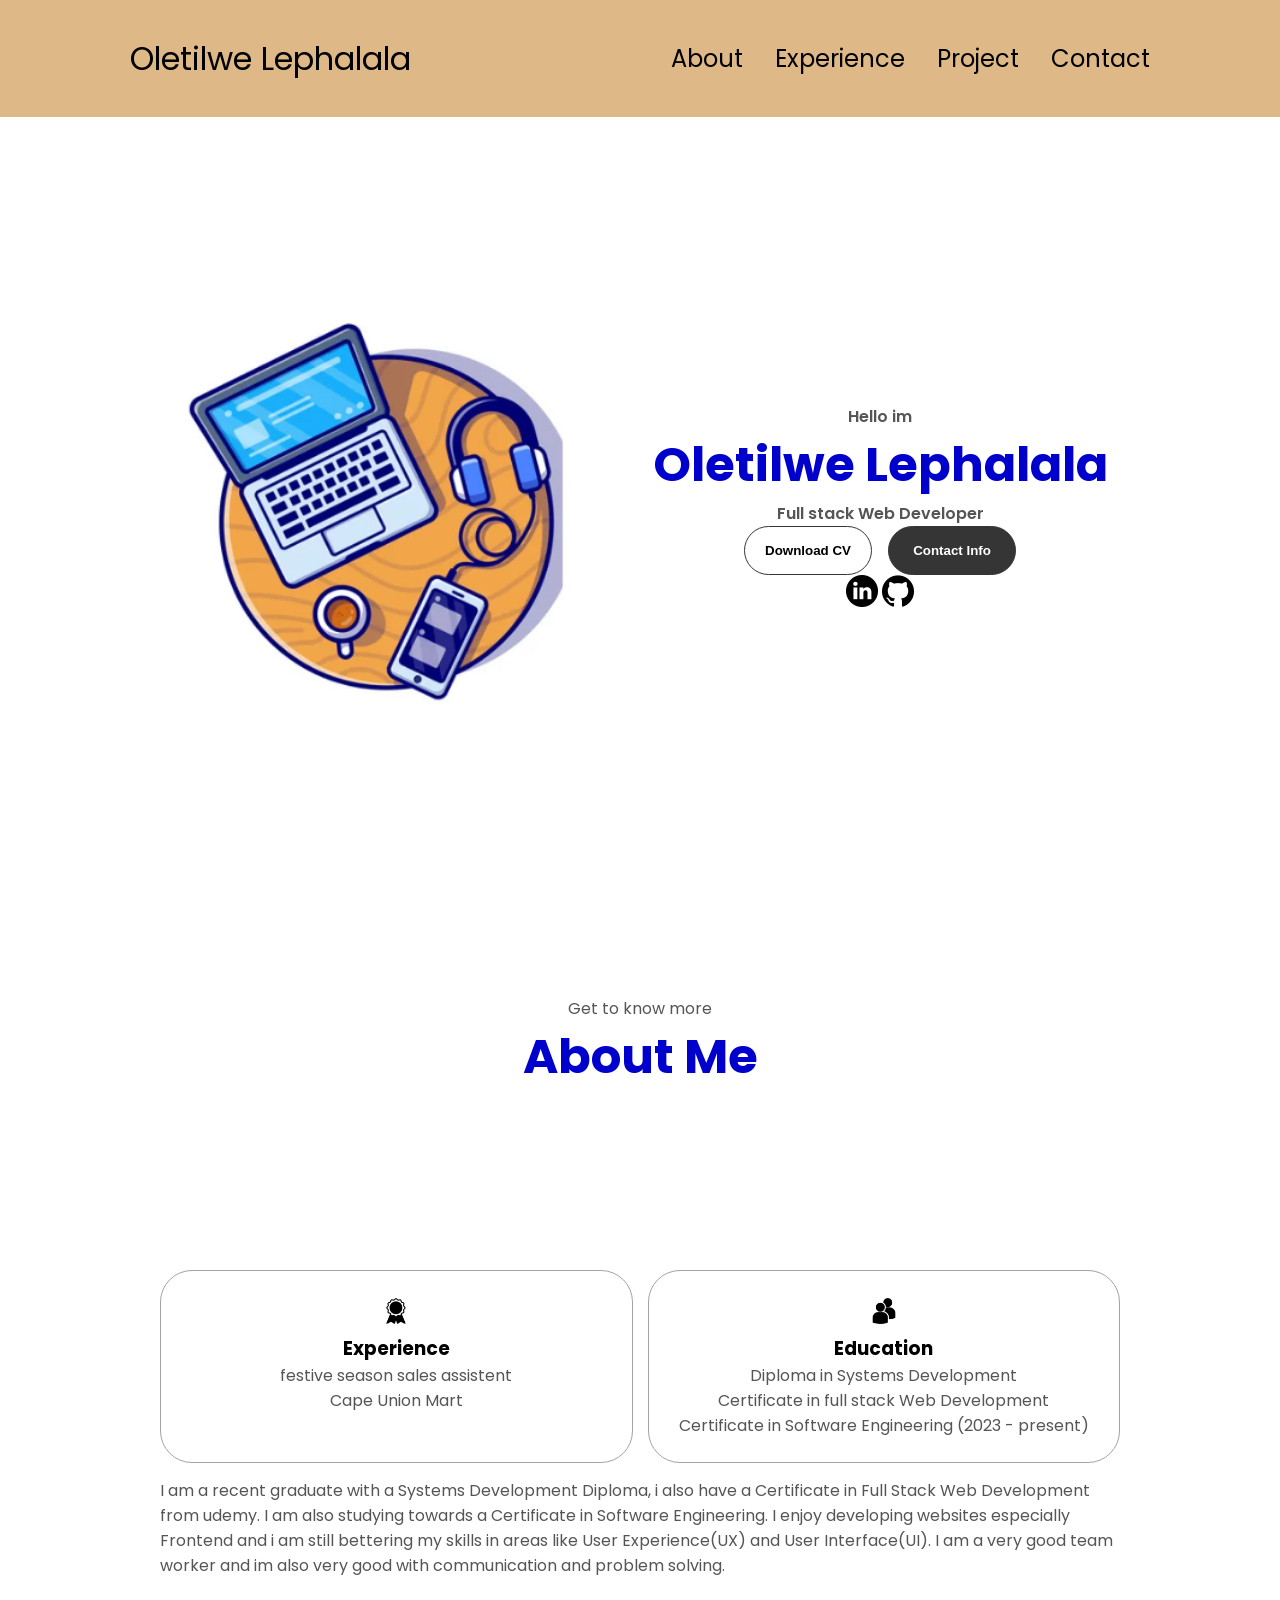
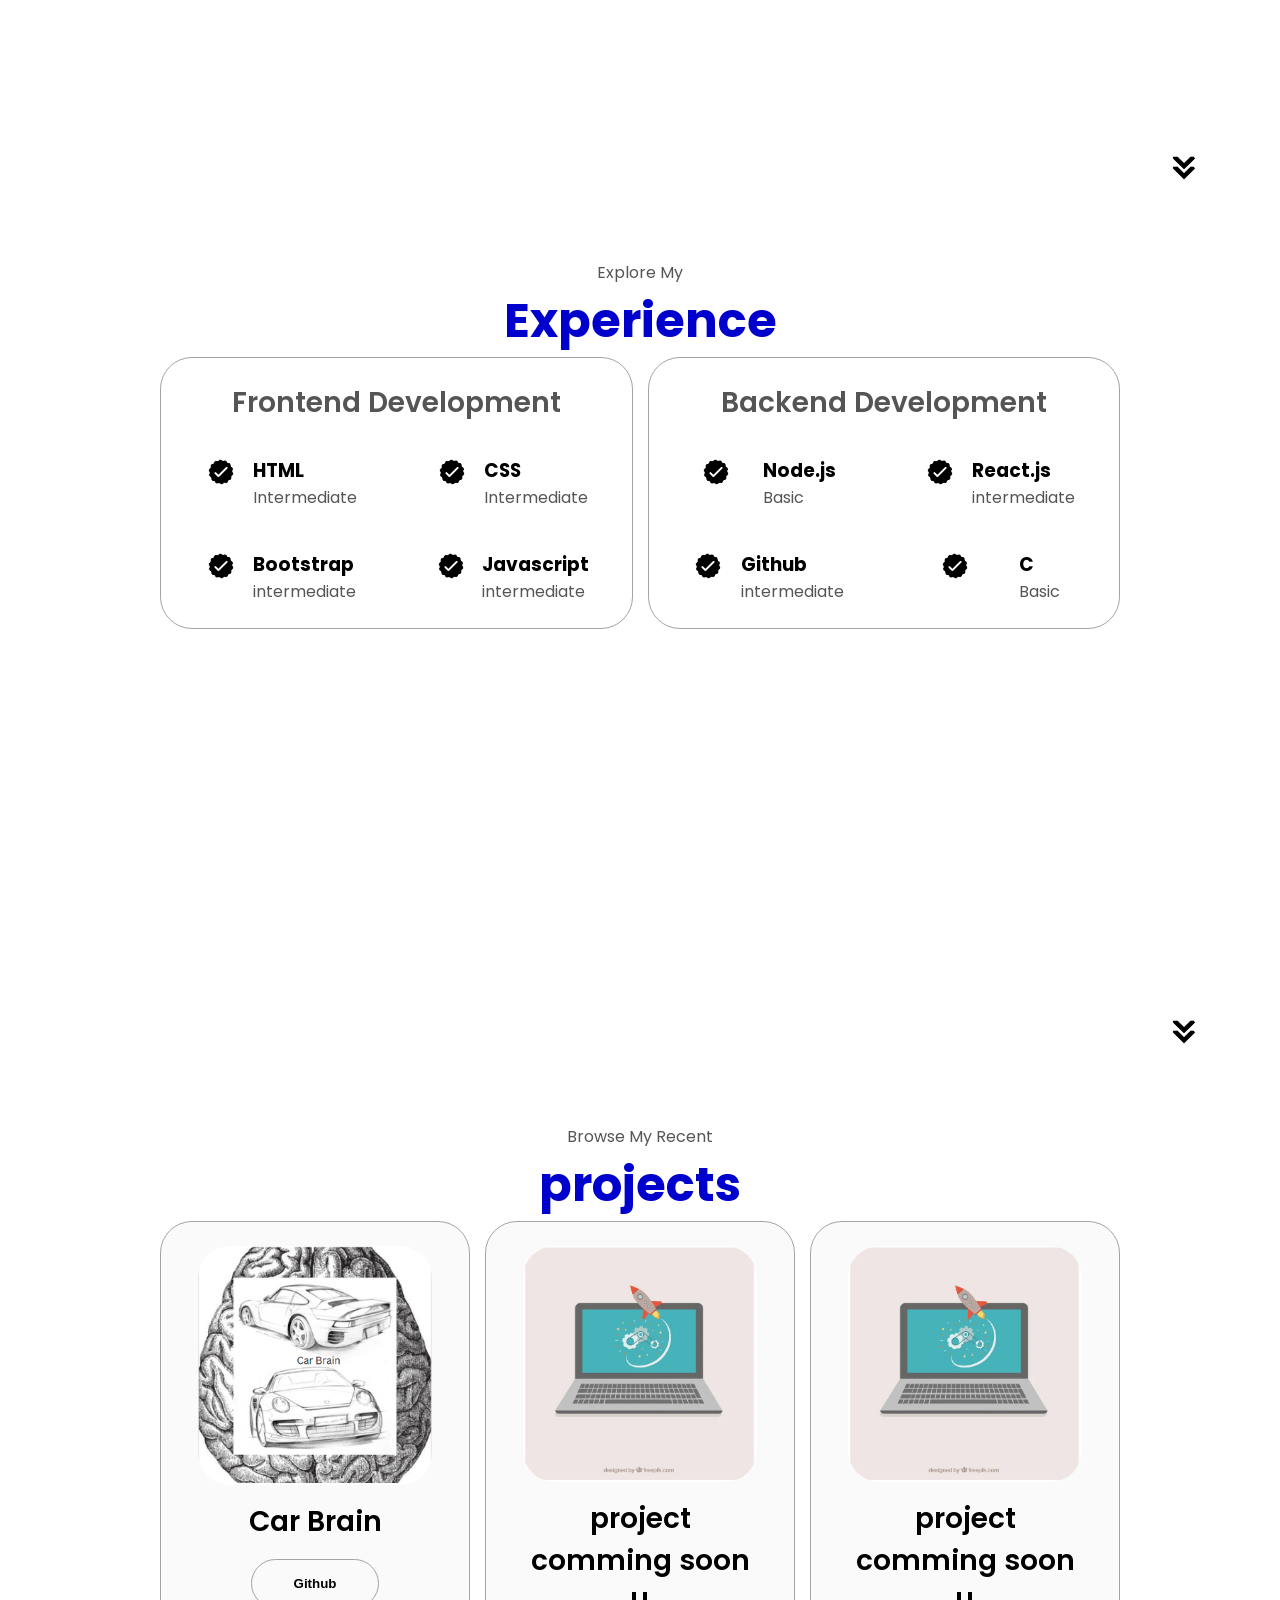
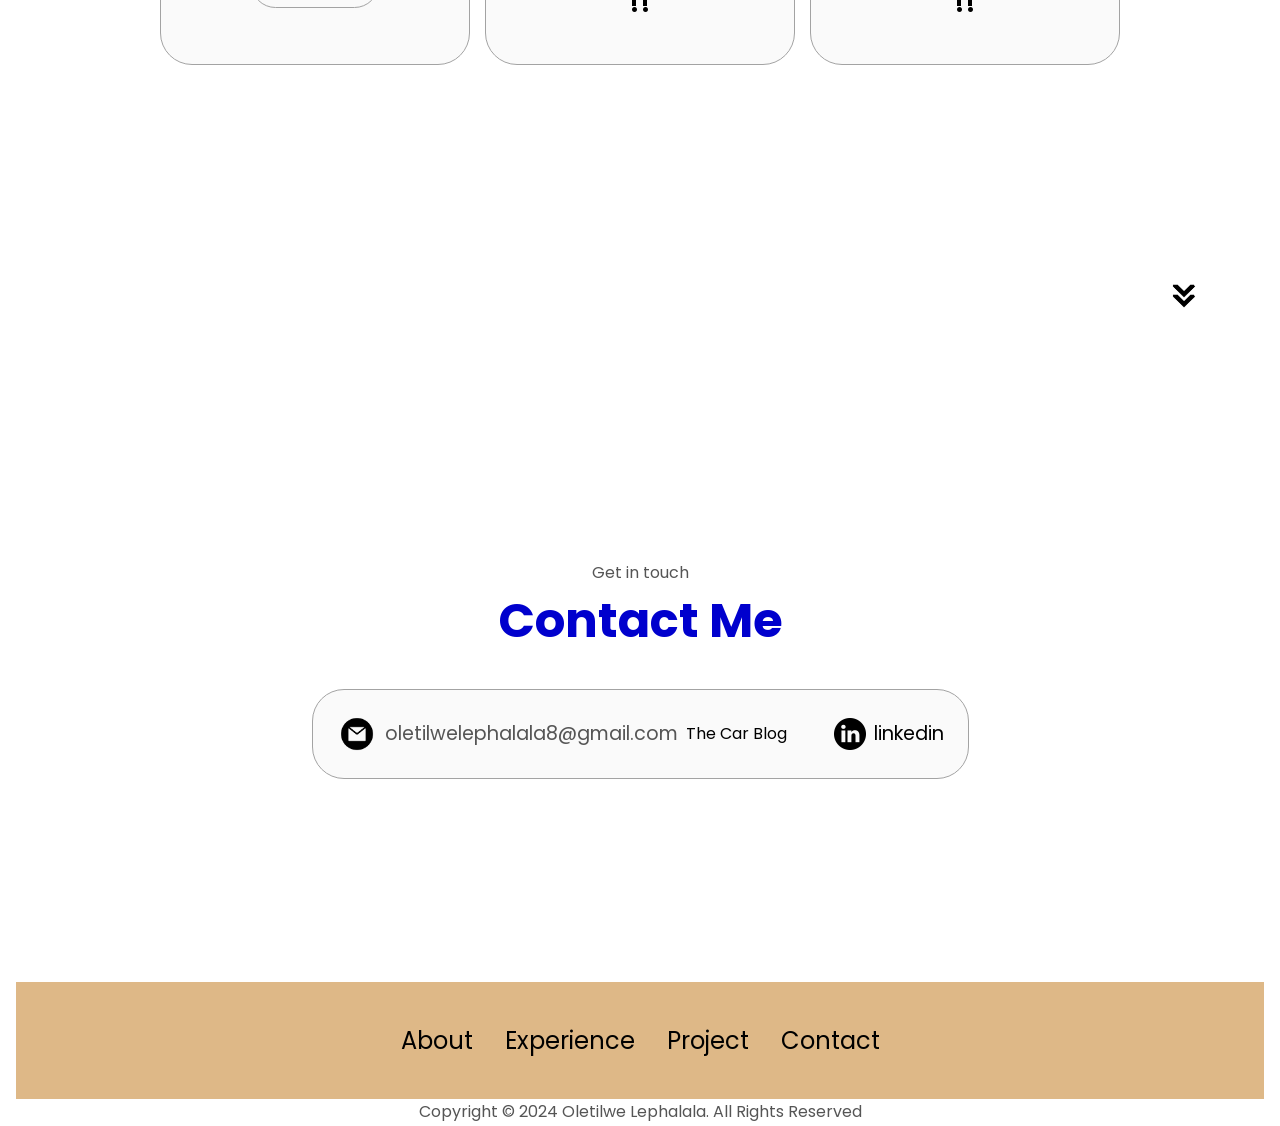
==== commit 95172f4f: "pushing files with updates and images" ====
--- a/index.html
+++ b/index.html
@@ -37,12 +37,12 @@
     </nav>
     <section id="profile">
         <div class="section__pic-container">
-            <img src="./assets/img-1.PNG" alt="Oletilwe profile picture" />
+            <img src="./assets/Capture laptop.PNG" alt="Oletilwe profile picture" />
         </div>
         <div class="section__text">
             <p class="section__text__p1">Hello im </p>
             <h1 class="title">Oletilwe Lephalala</h1>
-            <p class="section__text__p2">Frontend Developer</p>
+            <p class="section__text__p2">Full stack Web Developer</p>
             <div class="btn-container">
             <button 
                 class="btn btn-color-2" onclick="window.open('./assets/Oletilwe Lephalala Cv.pdf')">
@@ -63,9 +63,6 @@
         <p class="section__text__p1">Get to know more</p>
         <h1 class="title">About Me</h1>
         <div class="section-container">
-            <div class="section__pic-container">
-                <img src="./assets/img-2.PNG" alt="Profile Picture" class="about-pic" />
-            </div>
             <div class="about-details-container">
                 <div class="about-containers">
                     <div class="details-container">
@@ -77,15 +74,16 @@
                     <div class="details-container">
                         <img src="./assets/education.png" alt="Education icon" class="icon" />
                         <h3>Education</h3>
-                        <p>Diploma Systems Development<br /></p>
-                        <p>Certificate fullstack web Development <br /></p>
-                        <p>Certificate Software Engineering (2023 - present)<br /></p> 
+                        <p>Diploma in Systems Development<br /></p>
+                        <p>Certificate in full stack Web Development <br /></p>
+                        <p>Certificate in Software Engineering (2023 - present)<br /></p> 
                     </div>
                 </div>
                 <div class="text-container">
-                    <p>I am a recent graduate of a systems development diploma and a student of udemy studying fullstack web development.
-                        I have a passion for UI/UX and im working to improve that everyday. i have knowledge in HTML, CSS and Javascript but i still continue to find more ways to better my knowledge on the things
-                    i already know. </p>
+                    <p>I am a recent graduate with a Systems Development Diploma, i also have a Certificate in Full Stack Web Development from udemy. I am also studying towards
+                        a Certificate in Software Engineering. I enjoy developing websites especially Frontend and i am still bettering my skills in areas like User Experience(UX) and User Interface(UI).
+                        I am a very good team worker and im also very good with communication and problem solving.
+                    </p>
                 </div>
             </div>
         </div>
@@ -120,13 +118,7 @@
                                 <p>intermediate</p>
                             </div>
                         </article>
-                        <article>
-                            <img src="./assets/checkmark.png" alt="Experience icon" class="icon" />
-                            <div>
-                                <h3>C</h3>
-                                <p>Basic</p>
-                            </div>
-                        </article>
+                        
                         <article>
                             <img src="./assets/checkmark.png" alt="Experience icon" class="icon" />
                             <div>
@@ -134,7 +126,6 @@
                                 <p>intermediate</p>
                             </div>
                         </article>
-                        
                     </div>
                 </div>
                 <div class="details-container">
@@ -143,7 +134,7 @@
                         <article>
                             <img src="./assets/checkmark.png" alt="Experience icon" class="icon" />
                             <div>
-                                <h3>Node JS</h3>
+                                <h3>Node.js</h3>
                                 <p>Basic</p>
                             </div>
                         </article>
@@ -151,14 +142,21 @@
                             <img src="./assets/checkmark.png" alt="Experience icon" class="icon" />
                             <div>
                                 <h3>React.js</h3>
+                                <p>intermediate</p>
+                            </div>
+                        </article>
+                        <article>
+                            <img src="./assets/checkmark.png" alt="Experience icon" class="icon" />
+                            <div>
+                                <h3>Github</h3>
+                                <p>intermediate</p>
+                            </div>
+                        </article>
+                        <article>
+                            <img src="./assets/checkmark.png" alt="Experience icon" class="icon" />
+                            <div>
+                                <h3>C</h3>
                                 <p>Basic</p>
-                            </div>
-                        </article>
-                        <article>
-                            <img src="./assets/checkmark.png" alt="Experience icon" class="icon" />
-                            <div>
-                                <h3>Github</h3>
-                                <p>intermediate</p>
                             </div>
                         </article>
                     </div>
@@ -181,42 +179,23 @@
                     <button class="btn btn-color-2 project-btn" onclick="location.href='https://github.com/oletilwe/CarBrain'">
                         Github
                     </button>
-                    <button class="btn btn-color-2 project-btn" onclick="location.href='https://github.com/oletilwe/CarBrain'">
-                        Live Demo
-                    </button>
-
                 </div>
             </div>
             <div class="details-container color-container">
                 <div class="article-container">
-                    <img src="./assets/project-2.png" alt="project 2" class="project-img" />
-                </div>
-                <h2 class="experience-sub-title project-title">project 2</h2>
-                <div class="btn-container">
-                    <button class="btn btn-color-2 project-btn" onclick="location.href='https://github.com/'">
-                        Github
-                    </button>
-                    <button class="btn btn-color-2 project-btn" onclick="location.href='https://github.com/'">
-                        Live Demo
-                    </button>
-
-                </div>
+                    <img src="./assets/Capture project.PNG" alt="project 2" class="project-img" />
+                </div>
+                <h2 class="experience-sub-title project-title">project comming soon !!</h2>
+                
             </div>
             <div class="details-container color-container">
                 <div class="article-container">
-                    <img src="./assets/project-3.png" alt="project 3" class="project-img" />
-                </div>
-                <h2 class="experience-sub-title project-title">project 3</h2>
-                <div class="btn-container">
-                    <button class="btn btn-color-2 project-btn" onclick="location.href='https://github.com/'">
-                        Github
-                    </button>
-                    <button class="btn btn-color-2 project-btn" onclick="location.href='https://github.com/'">
-                        Live Demo
-                    </button>
-
-                </div>
-            </div></div>
+                    <img src="./assets/Capture project.PNG" alt="project 3" class="project-img" />
+                </div>
+                <h2 class="experience-sub-title project-title">project comming soon !!</h2>
+                
+            </div>
+        </div>
         </div>
         <img src="./assets/arrow.png" alt="arrow icon" class="icon arrow" onclick="location.href='./#projects'"/>
     </section>
@@ -226,7 +205,7 @@
         <div class="contact-info-upper-container">
             <div class="contact-info-container">
                 <img src="./assets/email.png" alt="email icon" class="icon contact-icon email-icon" />
-                <p><a href="oletilwelephalala8@gmail.com">Email</a></p>
+                <p>oletilwelephalala8@gmail.com</p>The Car Blog
             </div>
             <div class="contact-info-container">
                 <img src="./assets/linkedin.png" alt="linkedin icon" class="icon contact-icon" />
@@ -244,7 +223,7 @@
                     <li><a href="#projects">Project</a></li>
                     <li><a href="#contact">Contact</a></li>
                 </ul>
-            </div>
+            </div>  
         </nav>
         <p>Copyright &#169; 2024 Oletilwe Lephalala. All Rights Reserved</p>
     </footer>
--- a/style.css
+++ b/style.css
@@ -29,13 +29,16 @@
 
 /* Desktop nav */
 
+
 nav, .nav-links {
     display: flex;
+    background-color: burlywood;
+    
 }
 nav {
     justify-content: space-around;
     align-items: center;
-    height: 17vh;
+    height: 13vh;
 }
 
 .nav-links {
@@ -196,6 +199,7 @@
 .title {
     font-size: 3rem;
     text-align: center;
+    color: mediumblue;
 }
 
 #social-container {
@@ -268,6 +272,7 @@
     margin-bottom: 2rem;
     margin-top: 2rem;
 }
+
 
 .about-details-container {
     justify-content: center;
@@ -418,10 +423,11 @@
 }
 
 footer {
-    height: 26vh;
+    height: 16vh;
     margin: 0 1rem;
 }
 
 footer p {
     text-align: center;
-}+}
+
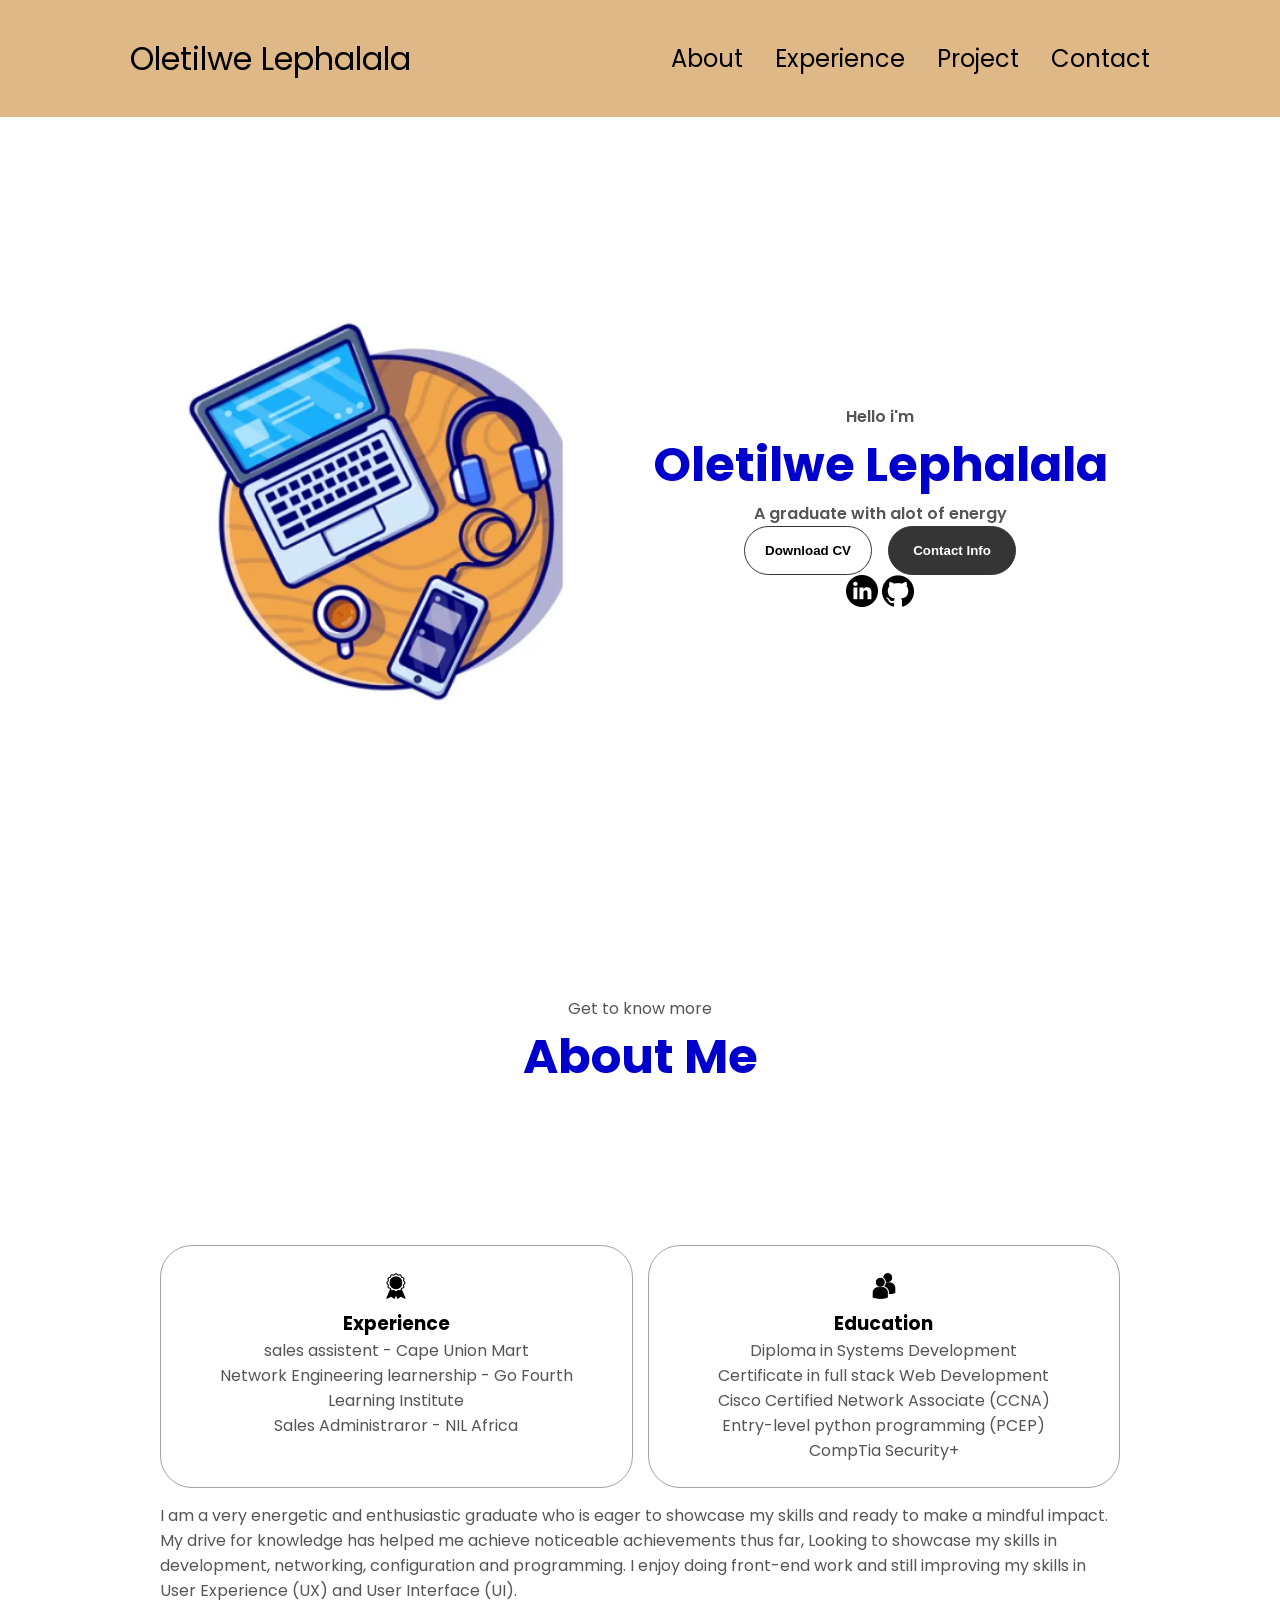
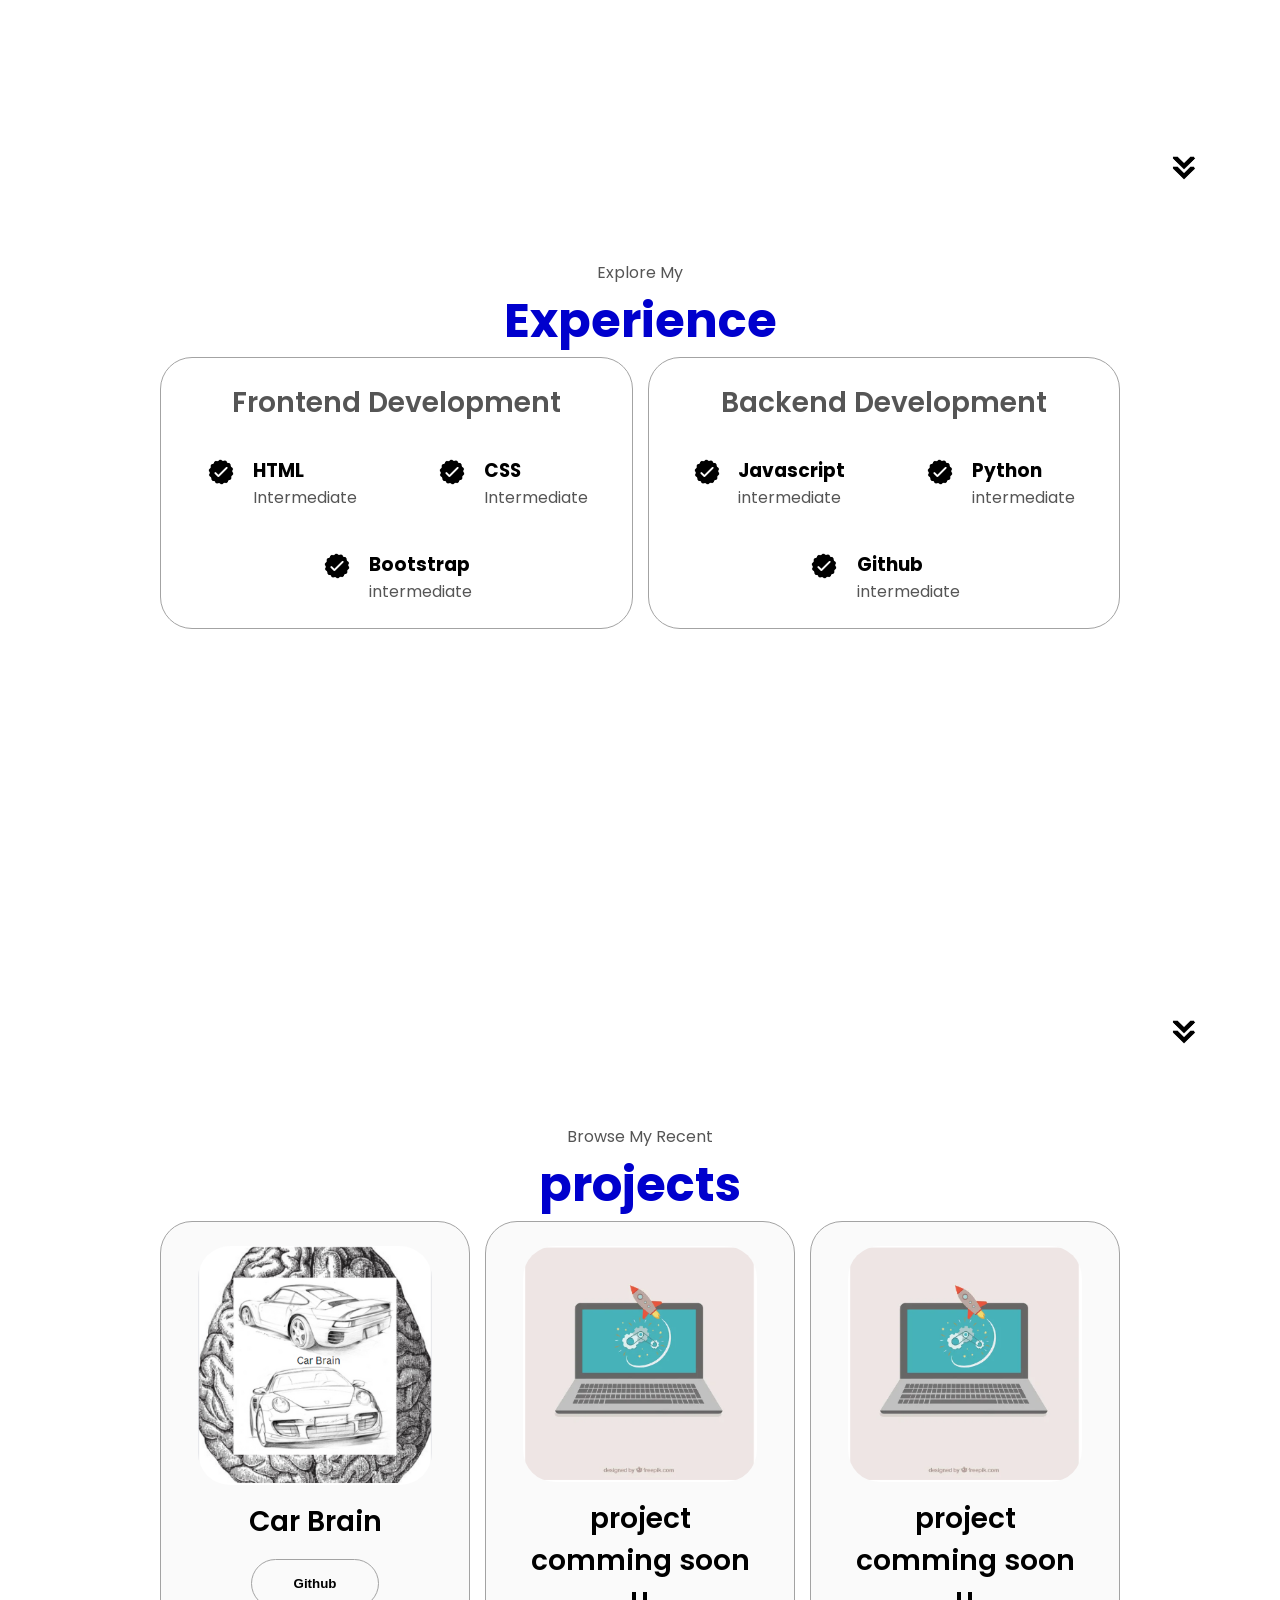
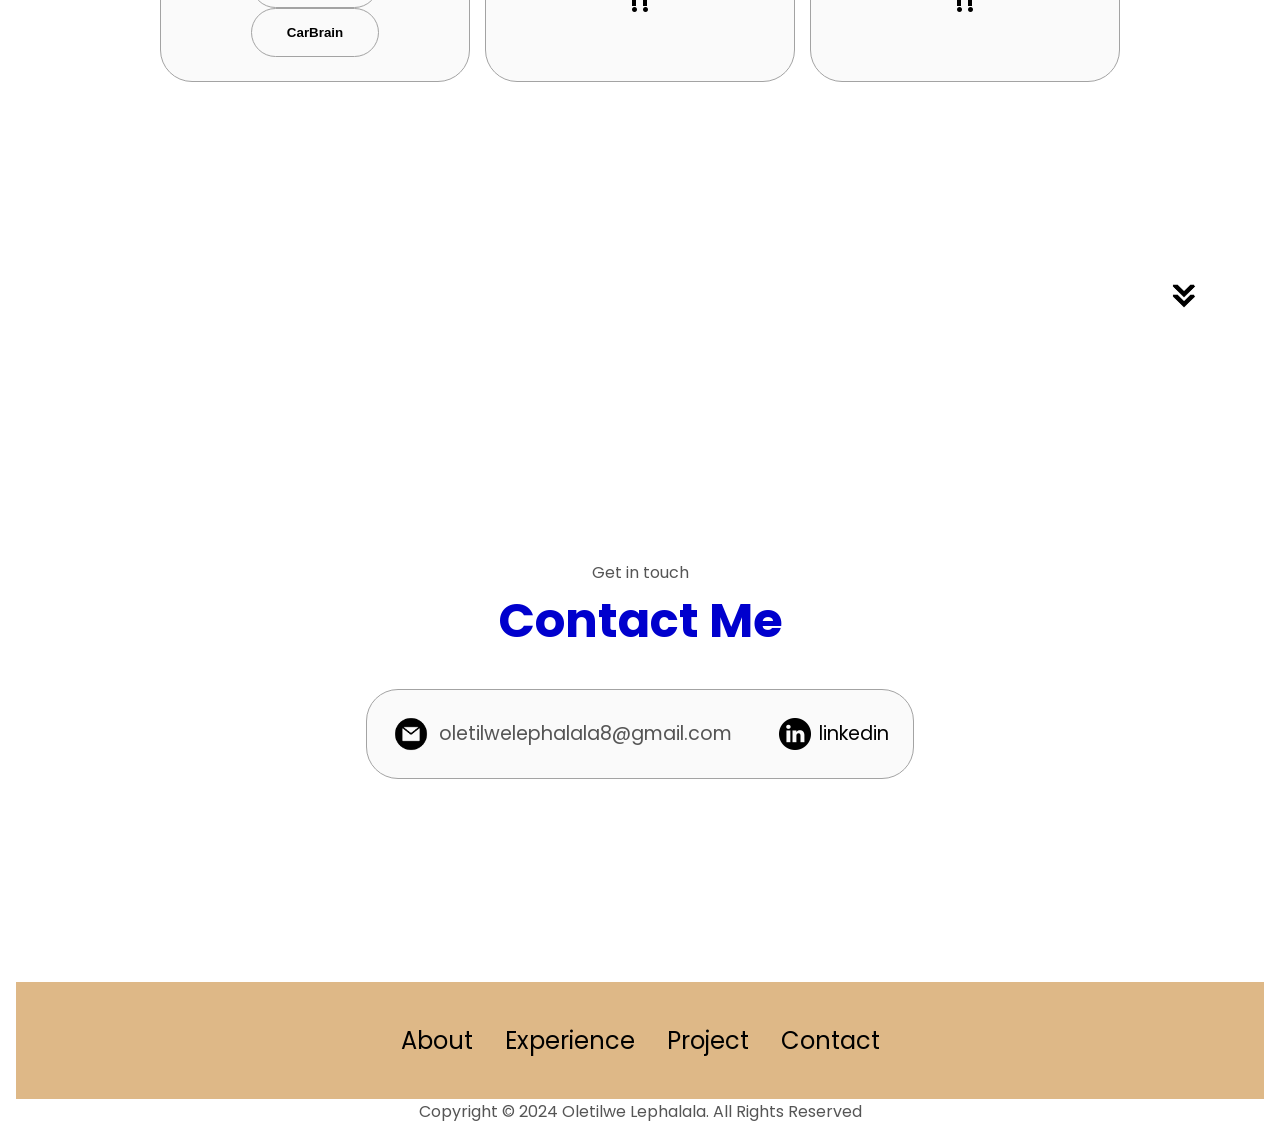
==== commit 3bb0fe6e: "New CV and experience" ====
--- a/index.html
+++ b/index.html
@@ -40,9 +40,9 @@
             <img src="./assets/Capture laptop.PNG" alt="Oletilwe profile picture" />
         </div>
         <div class="section__text">
-            <p class="section__text__p1">Hello im </p>
+            <p class="section__text__p1"> Hello i'm </p>
             <h1 class="title">Oletilwe Lephalala</h1>
-            <p class="section__text__p2">Full stack Web Developer</p>
+            <p class="section__text__p2"> A graduate with alot of energy</p>
             <div class="btn-container">
             <button 
                 class="btn btn-color-2" onclick="window.open('./assets/Oletilwe Lephalala Cv.pdf')">
@@ -54,7 +54,7 @@
             </button>
             </div>
             <div id="socials-container">
-                <img src="./assets/linkedin.png" alt="My linkedin Profile" class="icon" onclick="location.href='https:www.linkedin.com/in/oletilwe-lephalala-214941280'"/>
+                <img src="./assets/linkedin.png" alt="My linkedin Profile" class="icon" onclick="location.href='https:www.linkedin.com/in/oletilwe-lephalala-214941280/'"/>
                 <img src="./assets/github.png" alt="My github Profile" class="icon" onclick="location.href='https:github.com/oletilwe'"/>
             </div>
         </div>
@@ -68,21 +68,27 @@
                     <div class="details-container">
                         <img src="./assets/experience.png" alt="Experience icon" class="icon" />
                         <h3>Experience</h3>
-                        <p>festive season sales assistent<br /></p>
-                        <p>Cape Union Mart</p>
+                        <p>sales assistent - Cape Union Mart<br /></p>
+                        <p>Network Engineering learnership - Go Fourth Learning Institute<br /></p>
+                        <p>Sales Administraror - NIL Africa<br /></p>
+                        
+
                     </div>
                     <div class="details-container">
                         <img src="./assets/education.png" alt="Education icon" class="icon" />
                         <h3>Education</h3>
                         <p>Diploma in Systems Development<br /></p>
                         <p>Certificate in full stack Web Development <br /></p>
-                        <p>Certificate in Software Engineering (2023 - present)<br /></p> 
+                        <p>Cisco Certified Network Associate (CCNA)<br /></p> 
+                        <p>Entry-level python programming (PCEP)<br /></p>
+                        <p>CompTia Security+ <br /></p>
                     </div>
                 </div>
                 <div class="text-container">
-                    <p>I am a recent graduate with a Systems Development Diploma, i also have a Certificate in Full Stack Web Development from udemy. I am also studying towards
-                        a Certificate in Software Engineering. I enjoy developing websites especially Frontend and i am still bettering my skills in areas like User Experience(UX) and User Interface(UI).
-                        I am a very good team worker and im also very good with communication and problem solving.
+                    <p>I am a very energetic and enthusiastic graduate who is eager to showcase my skills and ready 
+                        to make a mindful impact. My drive for knowledge has helped me achieve noticeable 
+                        achievements thus far, Looking to showcase my skills in development, networking, 
+                        configuration and programming. I enjoy doing front-end work and still improving my skills in User Experience (UX) and User Interface (UI).
                     </p>
                 </div>
             </div>
@@ -119,13 +125,7 @@
                             </div>
                         </article>
                         
-                        <article>
-                            <img src="./assets/checkmark.png" alt="Experience icon" class="icon" />
-                            <div>
-                                <h3>Javascript</h3>
-                                <p>intermediate</p>
-                            </div>
-                        </article>
+                        
                     </div>
                 </div>
                 <div class="details-container">
@@ -134,14 +134,14 @@
                         <article>
                             <img src="./assets/checkmark.png" alt="Experience icon" class="icon" />
                             <div>
-                                <h3>Node.js</h3>
-                                <p>Basic</p>
-                            </div>
-                        </article>
-                        <article>
-                            <img src="./assets/checkmark.png" alt="Experience icon" class="icon" />
-                            <div>
-                                <h3>React.js</h3>
+                                <h3>Javascript</h3>
+                                <p>intermediate</p>
+                            </div>
+                        </article>
+                        <article>
+                            <img src="./assets/checkmark.png" alt="Experience icon" class="icon" />
+                            <div>
+                                <h3>Python</h3>
                                 <p>intermediate</p>
                             </div>
                         </article>
@@ -150,13 +150,6 @@
                             <div>
                                 <h3>Github</h3>
                                 <p>intermediate</p>
-                            </div>
-                        </article>
-                        <article>
-                            <img src="./assets/checkmark.png" alt="Experience icon" class="icon" />
-                            <div>
-                                <h3>C</h3>
-                                <p>Basic</p>
                             </div>
                         </article>
                     </div>
@@ -180,6 +173,11 @@
                         Github
                     </button>
                 </div>
+                <div class="btn-container">
+                    <button class="btn btn-color-2 project-btn" onclick="location.href='https://carbrain.netlify.app'">
+                        CarBrain
+                    </button>
+                </div>
             </div>
             <div class="details-container color-container">
                 <div class="article-container">
@@ -205,7 +203,7 @@
         <div class="contact-info-upper-container">
             <div class="contact-info-container">
                 <img src="./assets/email.png" alt="email icon" class="icon contact-icon email-icon" />
-                <p>oletilwelephalala8@gmail.com</p>The Car Blog
+                <p>oletilwelephalala8@gmail.com</p>
             </div>
             <div class="contact-info-container">
                 <img src="./assets/linkedin.png" alt="linkedin icon" class="icon contact-icon" />
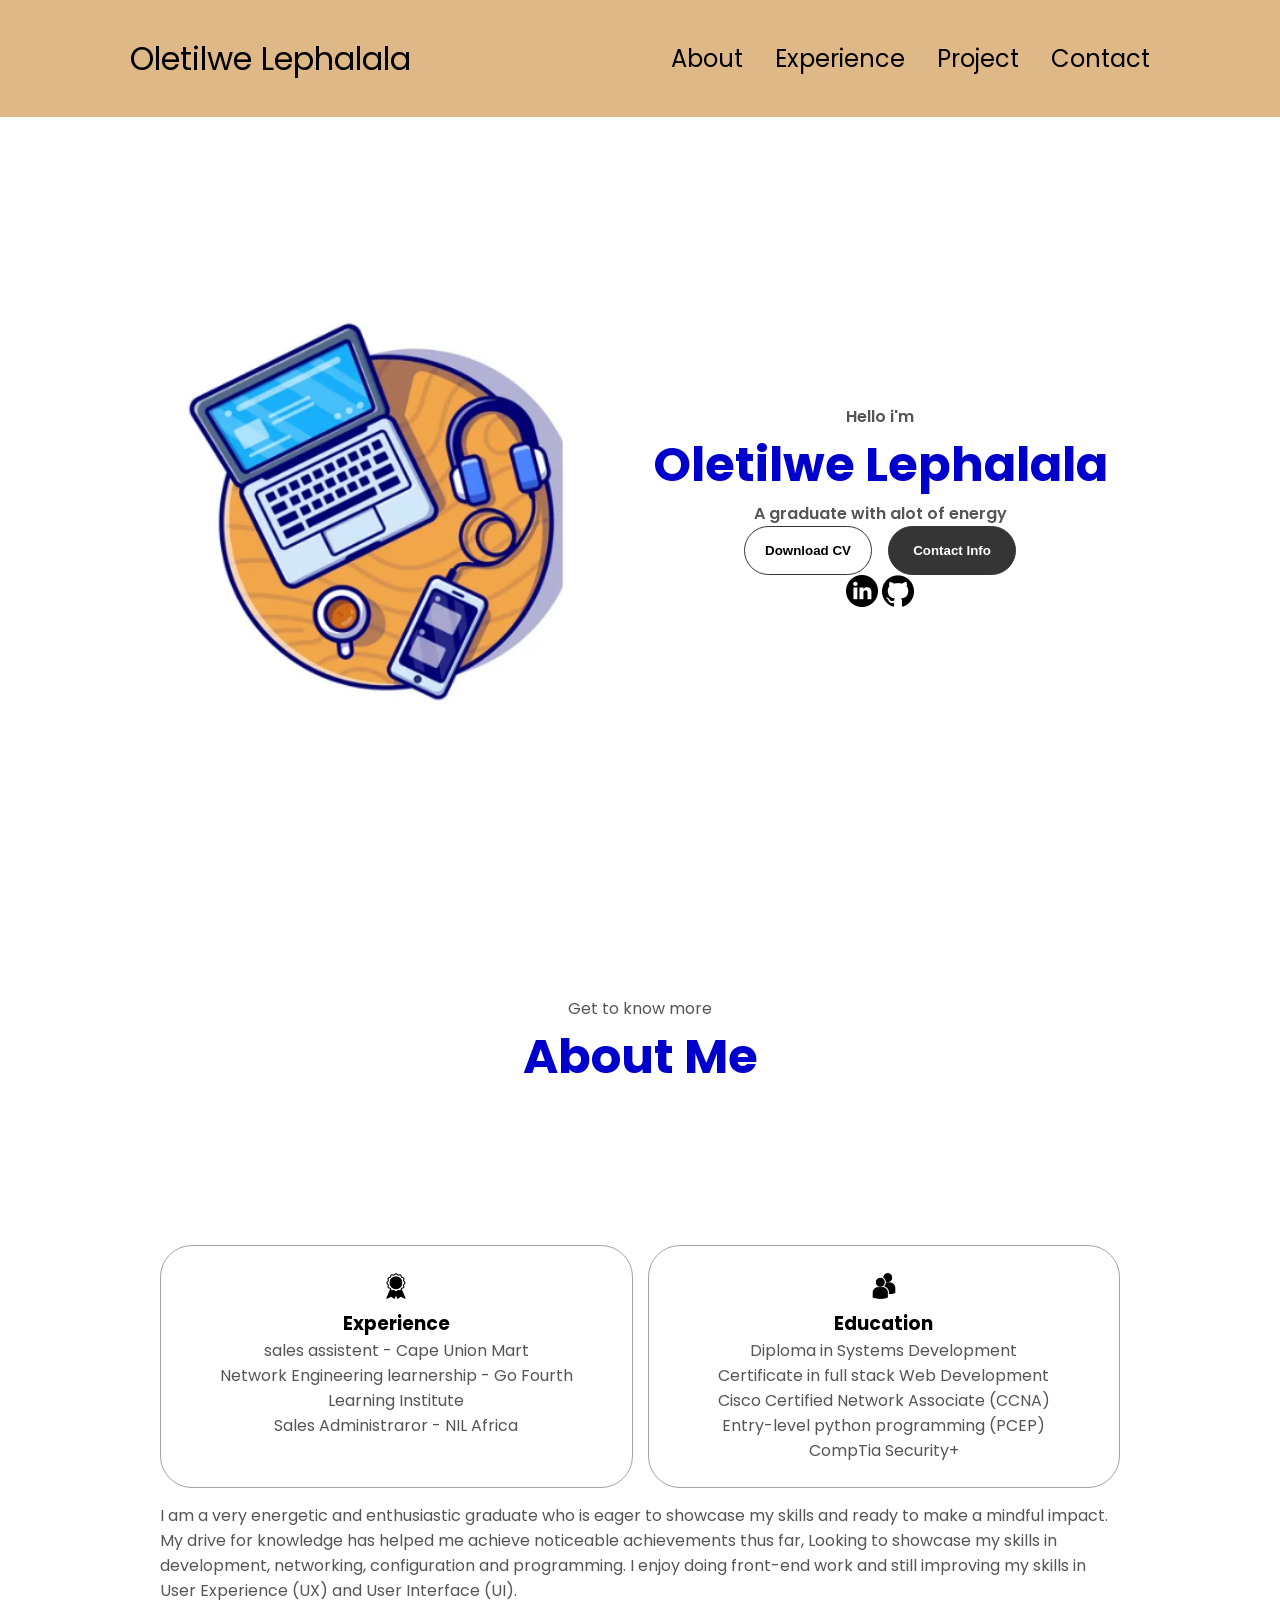
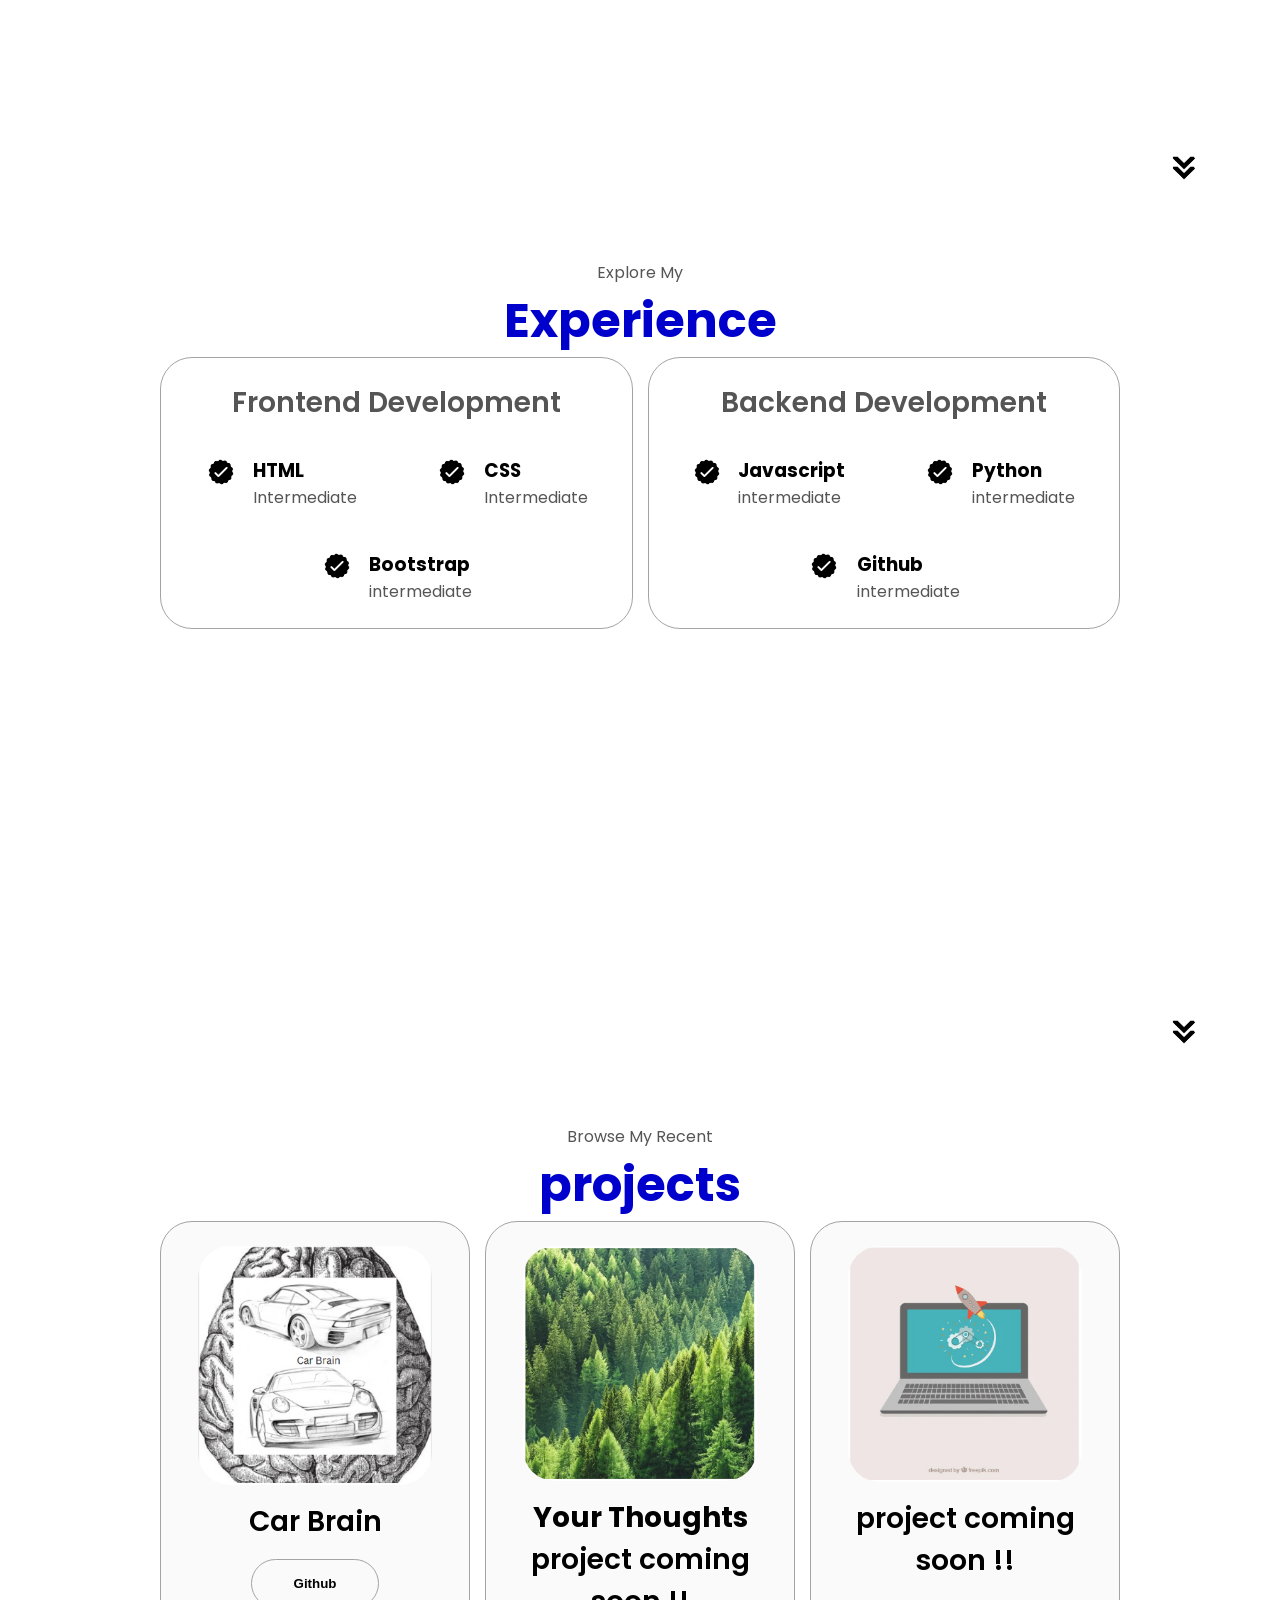
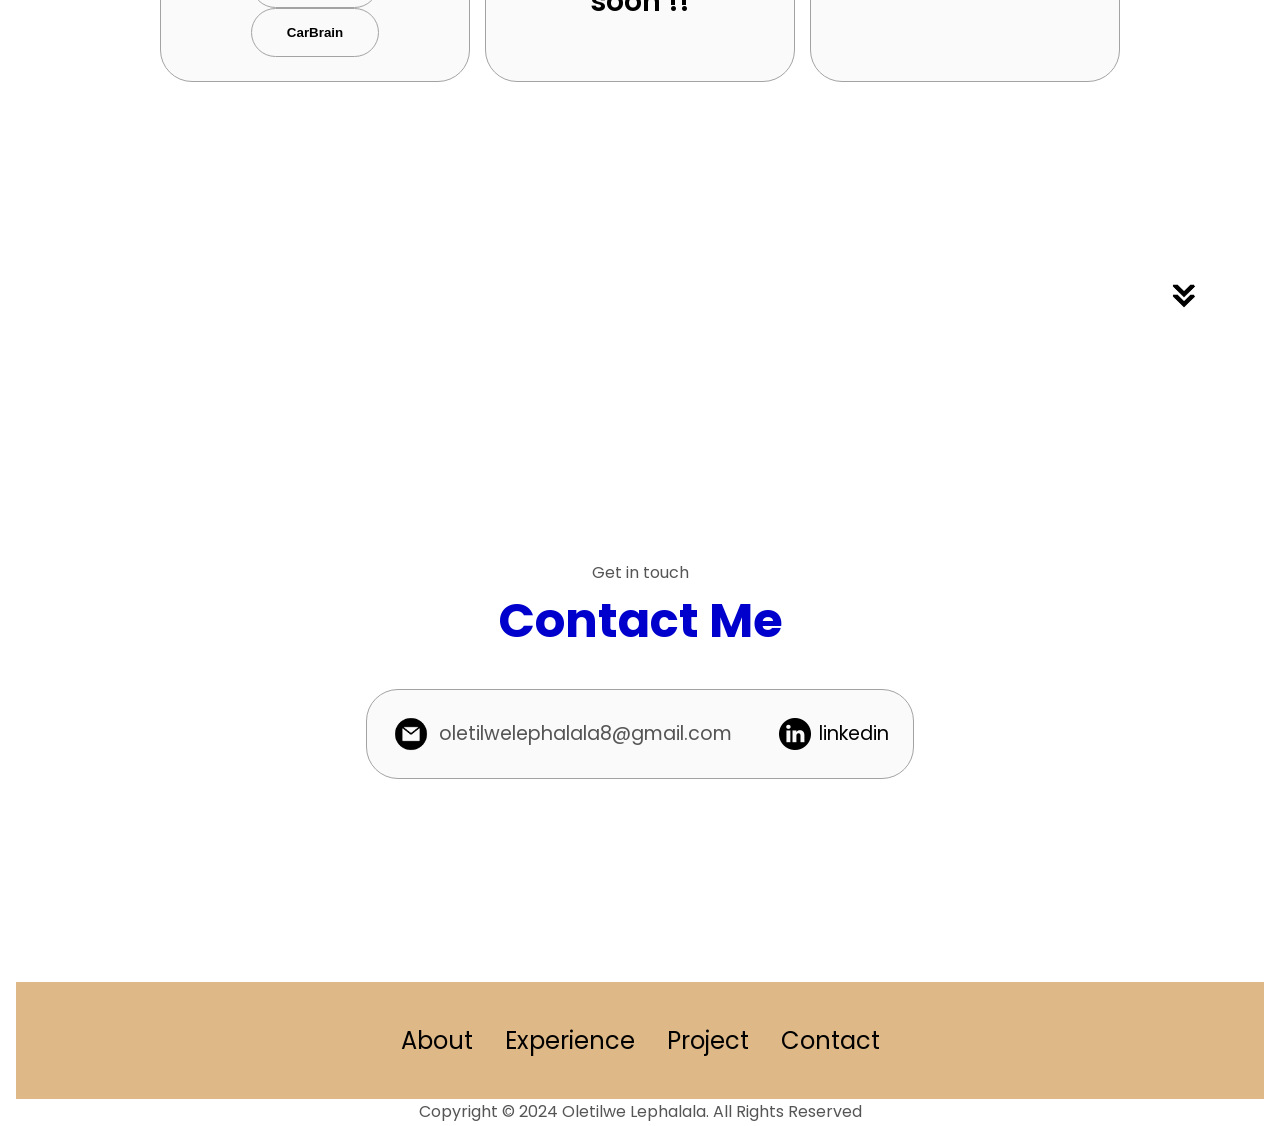
==== commit b81ef5c1: "some changes to the project thats coming soon" ====
--- a/index.html
+++ b/index.html
@@ -181,16 +181,17 @@
             </div>
             <div class="details-container color-container">
                 <div class="article-container">
-                    <img src="./assets/Capture project.PNG" alt="project 2" class="project-img" />
-                </div>
-                <h2 class="experience-sub-title project-title">project comming soon !!</h2>
+                    <img src="./assets/New website.PNG" alt="project 2" class="project-img" />
+                </div>
+                <h2 class="experience-sub-title project-title"><b>Your Thoughts</b><br>
+                    project coming soon !!</h2>
                 
             </div>
             <div class="details-container color-container">
                 <div class="article-container">
                     <img src="./assets/Capture project.PNG" alt="project 3" class="project-img" />
                 </div>
-                <h2 class="experience-sub-title project-title">project comming soon !!</h2>
+                <h2 class="experience-sub-title project-title">project coming soon !!</h2>
                 
             </div>
         </div>
